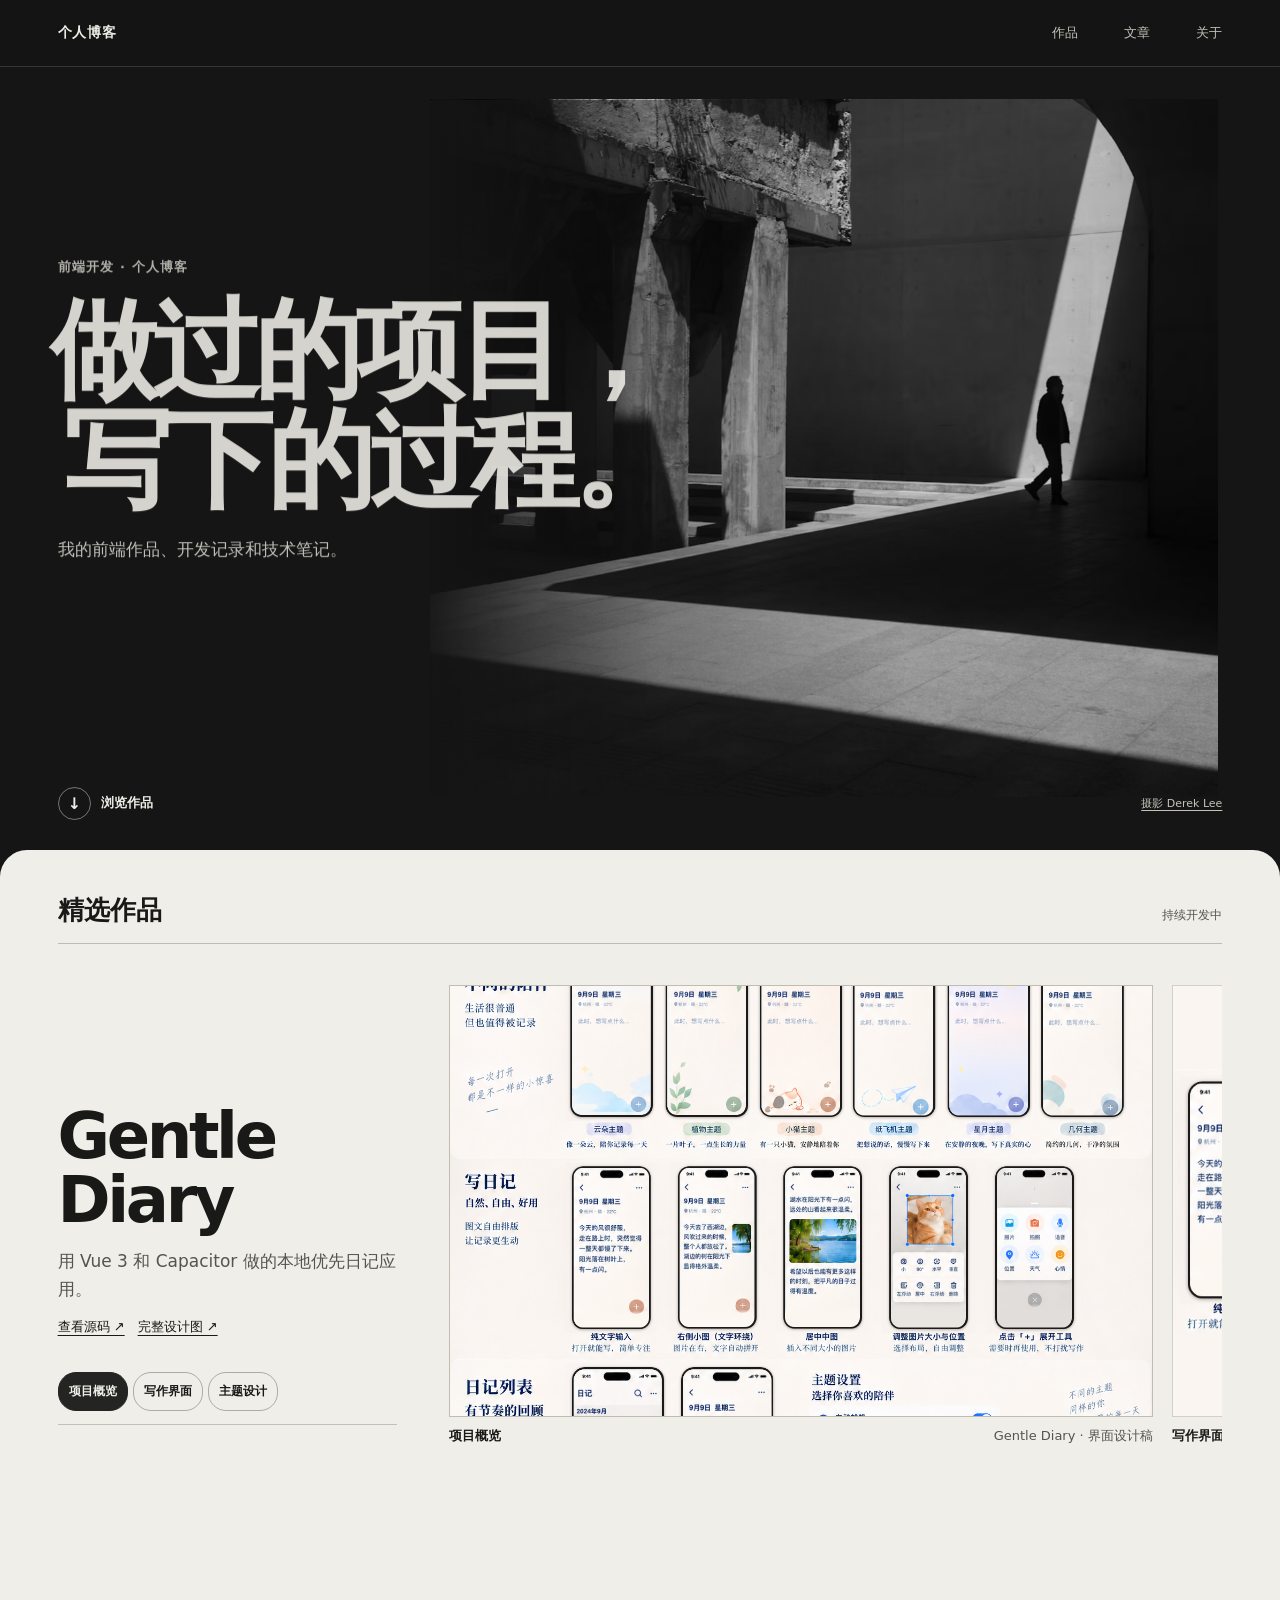
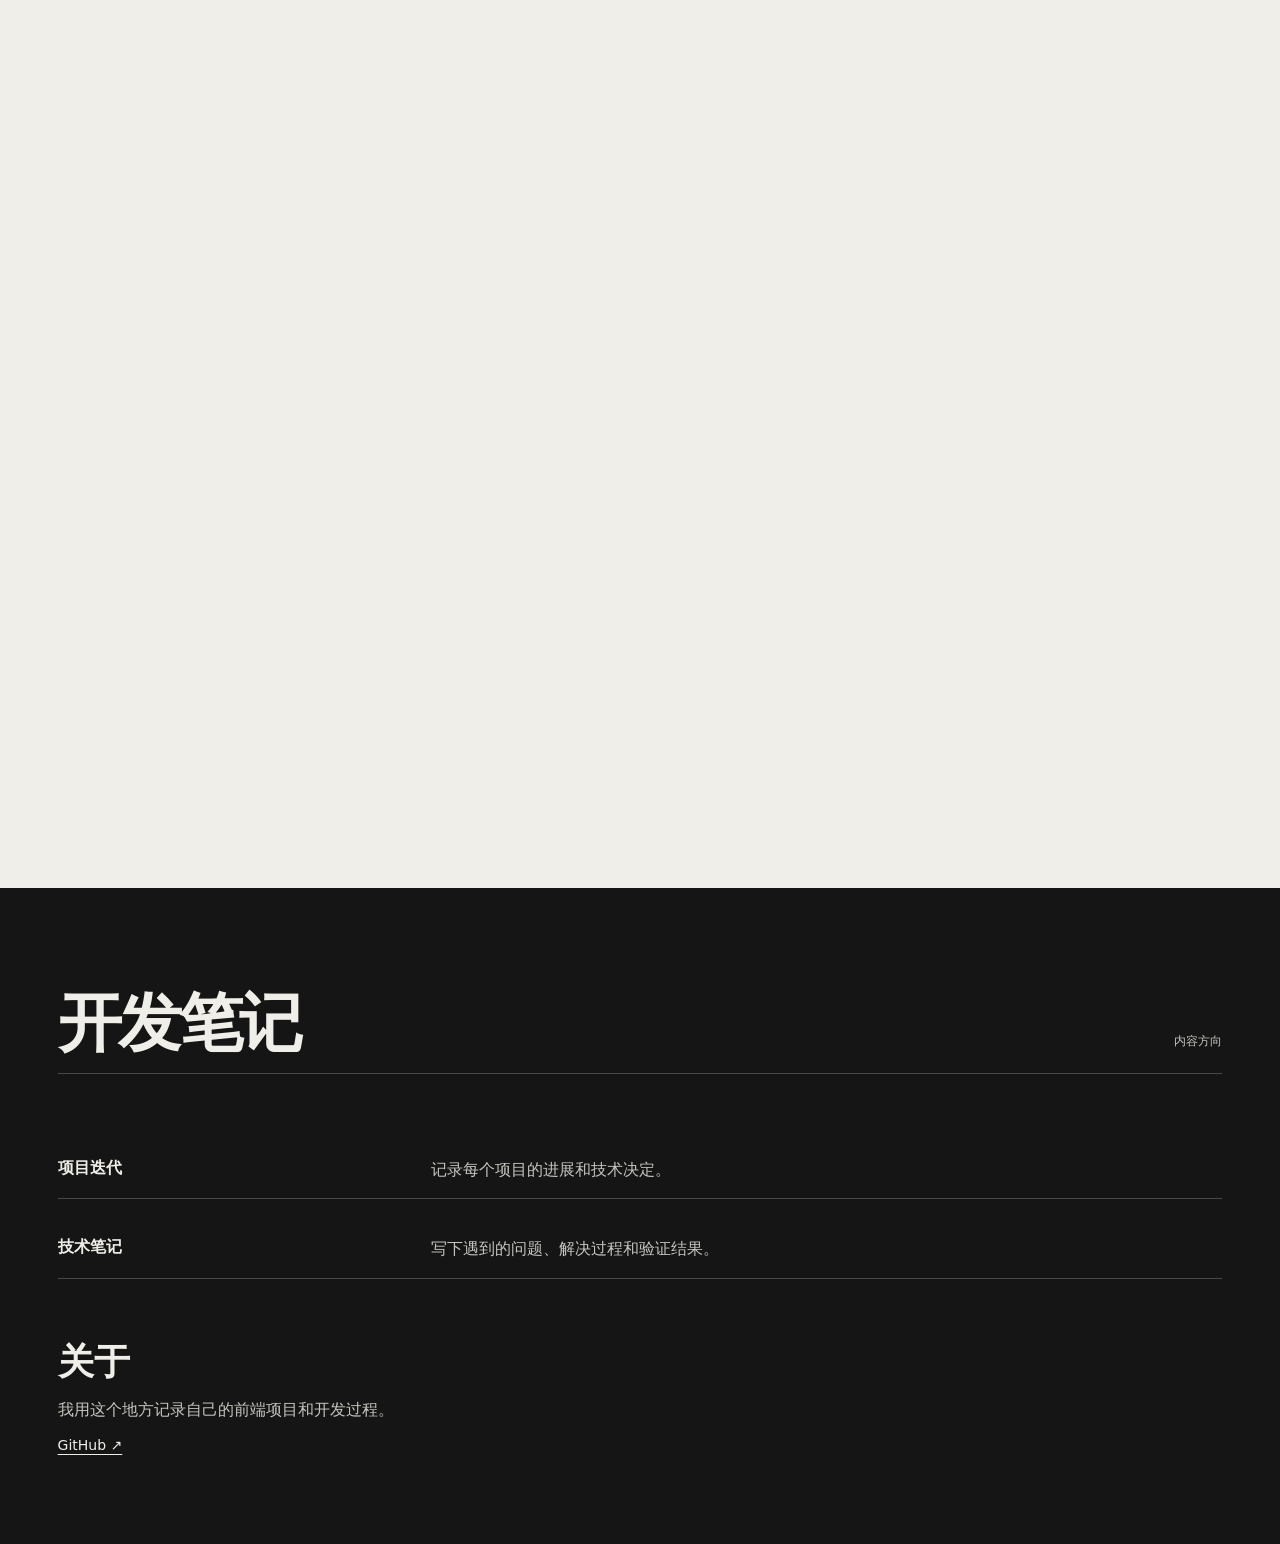
==== index.html @ 1dd52fd8 "fix: normalize Gentle Diary phone proportions" ====
<!DOCTYPE html>
<html lang="zh-CN">
<head>
  <meta charset="utf-8">
  <meta name="viewport" content="width=device-width, initial-scale=1">
  <title>个人博客 · 前端作品与开发笔记</title>
  <meta name="description" content="前端开发作品与技术笔记，精选项目 Gentle Diary。">
  <link rel="stylesheet" href="assets/site.css">
</head>
<body>
  <header class="top">
    <div class="top-row wrap">
      <a class="brand" href="#home">个人博客</a>
      <nav aria-label="主导航">
        <a href="#work">作品</a>
        <a href="#journal">文章</a>
        <a href="#about">关于</a>
      </nav>
    </div>
    <div class="progress" aria-hidden="true"></div>
  </header>

  <main>
    <section class="intro" id="home" aria-labelledby="home-title">
      <div class="intro-content wrap">
        <figure class="cover-photo">
          <img src="assets/gallery-cover.avif" alt="黑白摄影，一位行人穿过混凝土长廊的光影" fetchpriority="high">
        </figure>
        <div class="headline">
          <p class="kicker">前端开发 · 个人博客</p>
          <h1 id="home-title"><span>做过的项目，</span><span>写下的过程。</span></h1>
          <p>我的前端作品、开发记录和技术笔记。</p>
        </div>
        <div class="intro-actions">
          <a class="scroll-link" href="#work"><span aria-hidden="true">↓</span>浏览作品</a>
          <a class="credit" href="https://unsplash.com/photos/grayscale-photo-of-woman-walking-on-hallway-crLZQ0DF1_Y" target="_blank" rel="noopener">摄影 Derek Lee</a>
        </div>
      </div>
    </section>

    <section class="work" id="work" aria-labelledby="work-title">
      <div class="work-scene wrap">
        <div class="section-line"><h2 id="work-title">精选作品</h2><span>持续开发中</span></div>
        <article class="project">
          <div class="project-copy">
            <h3>Gentle<br> Diary</h3>
            <p>用 Vue 3 和 Capacitor 做的本地优先日记应用。</p>
            <div class="project-links">
              <a href="https://github.com/zengxhzz/gentle-diary" target="_blank" rel="noopener">查看源码 ↗</a>
              <a href="assets/gentle-diary-design.png" target="_blank" rel="noopener">完整设计图 ↗</a>
            </div>
            <div class="gallery-nav" role="group" aria-label="作品图集">
              <button type="button" data-plate="0" aria-controls="work-gallery" aria-pressed="true">项目概览</button>
              <button type="button" data-plate="1" aria-controls="work-gallery" aria-pressed="false">写作界面</button>
              <button type="button" data-plate="2" aria-controls="work-gallery" aria-pressed="false">主题设计</button>
            </div>
            <div class="gallery-progress" aria-hidden="true"><span></span></div>
          </div>
          <div class="gallery" id="work-gallery" role="region" aria-label="Gentle Diary 设计图集">
            <div class="gallery-track">
              <figure class="plate plate-overview">
                <div class="plate-image"><img src="assets/gentle-diary-design.png" alt="Gentle Diary 的编辑器、日历与主题设计总览" width="1312" height="1199" fetchpriority="low" decoding="async"></div>
                <figcaption><strong>项目概览</strong><span>Gentle Diary · 界面设计稿</span></figcaption>
              </figure>
              <figure class="plate plate-writing">
                <div class="plate-image"><div class="plate-detail"><img src="assets/gentle-diary-design.png" alt="Gentle Diary 设计稿中，带有图片和格式工具的五个写作界面" width="1312" height="1199" fetchpriority="low" decoding="async"></div></div>
                <figcaption><strong>写作界面</strong><span>草稿编辑、图片排版与工具入口</span></figcaption>
              </figure>
              <figure class="plate plate-themes">
                <div class="plate-image"><div class="plate-detail"><img src="assets/gentle-diary-design.png" alt="Gentle Diary 设计稿中的六个主题样式" width="1312" height="1199" fetchpriority="low" decoding="async"></div></div>
                <figcaption><strong>主题设计</strong><span>同一个写作界面的不同主题</span></figcaption>
              </figure>
            </div>
          </div>
        </article>
      </div>
    </section>

    <section class="journal wrap" id="journal" aria-labelledby="journal-title">
      <div class="section-line"><h2 id="journal-title">开发笔记</h2><span>内容方向</span></div>
      <dl>
        <div><dt>项目迭代</dt><dd>记录每个项目的进展和技术决定。</dd></div>
        <div><dt>技术笔记</dt><dd>写下遇到的问题、解决过程和验证结果。</dd></div>
      </dl>
    </section>
    <section class="about wrap" id="about" aria-labelledby="about-title">
      <h2 id="about-title">关于</h2>
      <p>我用这个地方记录自己的前端项目和开发过程。</p>
      <a href="https://github.com/zengxhzz" target="_blank" rel="noopener">GitHub ↗</a>
    </section>
  </main>

  <script src="assets/site.js" defer></script>
</body>
</html>
---- assets/site.css ----
* { box-sizing: border-box; }
:root { --black: #141514; --chalk: #f0eee8; --nav-height: 66px; }
html { scroll-behavior: smooth; scrollbar-width: none; }
html::-webkit-scrollbar { display: none; }
body {
  margin: 0; overflow-x: clip; background: var(--black); color: var(--chalk);
  font-family: "Segoe UI", "Microsoft YaHei UI", "PingFang SC", system-ui, sans-serif;
}
a { color: inherit; }
:focus-visible { outline: 2px solid currentColor; outline-offset: 5px; }
.wrap { width: min(1440px, calc(100% - clamp(38px, 9vw, 150px))); margin-inline: auto; }
.top {
  position: sticky; top: 0; z-index: 4; color: var(--chalk);
  background: #141514ee; backdrop-filter: blur(12px); border-bottom: 1px solid #ffffff24;
}
.top-row { min-height: var(--nav-height); display: flex; align-items: center; justify-content: space-between; gap: 14px; }
.brand { text-decoration: none; font-size: 14px; font-weight: 750; letter-spacing: .055em; white-space: nowrap; }
.top nav { display: flex; gap: clamp(14px, 3.6vw, 50px); }
.top nav a { display: inline-flex; align-items: center; min-height: 42px; padding-block: 3px; text-decoration: none; font-size: 13px; color: #c5c2ba; }
.top nav a[aria-current="location"], .top nav a:hover { color: #fff; text-decoration: underline; text-underline-offset: 5px; }
.progress { position: absolute; inset: auto 0 -1px; height: 2px; background: #f0eee8; transform: scaleX(var(--progress, 0)); transform-origin: 0; }
main section[id] { scroll-margin-top: var(--nav-height); }

.intro { position: relative; isolation: isolate; }
.intro-content { position: relative; display: flex; flex-direction: column; justify-content: center; min-height: min(790px, 87svh); padding: 62px 0 116px; }
.cover-photo {
  position: absolute; z-index: -1; overflow: hidden; inset: 24px 0 62px 32%;
  margin: 0; background: #383937;
  transform: translate3d(0, var(--cover-y, 0px), 0);
  clip-path: inset(0 var(--cover-clip, 0%) 0 0);
}
.cover-photo img {
  width: 100%; height: 100%; display: block; object-fit: cover; object-position: 61% 50%;
  transform: translate3d(0, var(--cover-img-y, 0px), 0) scale(var(--cover-scale, 1.04));
}
.cover-photo::after {
  content: ""; position: absolute; inset: 0;
  background: linear-gradient(90deg, #141514f6 0%, #14151457 29%, transparent 60%), linear-gradient(0deg, #14151455, transparent 42%);
}
.headline { transform: translate3d(var(--headline-x,0px), var(--headline-y,0px), 0); opacity: var(--headline-opacity,1); }
.kicker { margin: 0 0 19px; color: #c7c5bf; font-size: 13px; font-weight: 650; letter-spacing: .09em; }
.headline h1 { margin: 0; font-size: clamp(44px, 8.4vw, 128px); font-weight: 750; line-height: 1.02; letter-spacing: -.055em; }
.headline h1 span { display: block; }
.headline p:last-child { margin: 21px 0 0; color: #dad8d1; font-size: clamp(14px, 1.4vw, 17px); line-height: 1.6; }
.intro-actions { position: absolute; inset: auto 0 27px; display: flex; justify-content: space-between; align-items: center; gap: 10px 16px; }
.scroll-link { display: inline-flex; align-items: center; gap: 10px; min-height: 40px; text-decoration: none; font-weight: 650; font-size: 13px; }
.scroll-link:hover { text-decoration: underline; text-underline-offset: 5px; }
.scroll-link span { display: grid; place-items: center; width: 33px; height: 33px; border-radius: 50%; border: 1px solid #ffffff69; font-size: 16px; }
.credit { color: #c5c2ba; font-size: 11px; text-underline-offset: 3px; }

.work {
  min-height: max(1100px, 182svh); background: var(--chalk); color: #191a18;
  border-radius: 27px 27px 0 0;
}
.work-scene { position: sticky; top: var(--nav-height); padding-block: clamp(25px, 4.8vh, 60px); }
.section-line { display: flex; justify-content: space-between; gap: 14px; align-items: baseline; border-bottom: 1px solid #26292440; padding-bottom: 15px; }
.section-line h2 { margin: 0; font-size: clamp(20px, 2vw, 29px); }
.section-line span { color: #53554f; font-size: 12px; }
.project { display: grid; grid-template-columns: minmax(0, .61fr) minmax(0, 1.39fr); gap: clamp(19px, 4.1vw, 67px); align-items: center; padding-top: clamp(22px, 3.2vw, 49px); }
.project-copy { min-width: 0; transform: translate3d(0, var(--project-copy-y, 0px), 0); }
.project-copy h3 { margin: 0; font-size: clamp(35px, 5vw, 78px); line-height: .99; letter-spacing: -.053em; overflow-wrap: anywhere; }
.project-copy > p { margin: 15px 0 15px; font-size: clamp(14px, 1.4vw, 17px); line-height: 1.65; color: #535650; }
.project-links { display: flex; flex-wrap: wrap; gap: 13px; font-size: 13px; }
.project-links a { text-underline-offset: 4px; }
.gallery-nav { display: flex; flex-wrap: wrap; gap: 5px; margin-top: clamp(19px, 4vh, 42px); }
.gallery-nav button {
  display: inline-flex; align-items: center; min-height: 39px; padding: 6px 10px;
  font: inherit; font-size: 12px; font-weight: 650; color: inherit; cursor: pointer;
  border: 1px solid #26292455; border-radius: 18px; background: transparent;
}
.gallery-nav button[aria-pressed="true"], .gallery-nav button:hover { background: #242522; border-color: #242522; color: var(--chalk); }
.gallery-progress { height: 1px; margin-top: 13px; background: #25272338; }
.gallery-progress span { display: block; height: 1px; background: #191a18; transform: scaleX(var(--gallery-progress, 0)); transform-origin: left; }
.gallery { min-width: 0; overflow: hidden; }
.gallery-track {
  position: relative; display: grid; grid-auto-flow: column; grid-auto-columns: 91%; gap: clamp(11px, 1.5vw, 21px);
  transform: translate3d(var(--gallery-x, 0px), 0, 0);
}
.plate { min-width: 0; margin: 0; }
.plate-image { position: relative; overflow: hidden; height: min(48svh, 540px); border: 1px solid #26292430; background: #e4dfd3; }
.plate-image img { display: block; width: 100%; height: 100%; object-fit: cover; }
.plate-overview img { object-position: center 24%; }
.plate-writing .plate-image, .plate-themes .plate-image { display: grid; align-items: center; background: #faf5f0; }
.plate-detail { position: relative; width: 100%; aspect-ratio: var(--detail-ratio); overflow: hidden; }
.plate-detail img { position: absolute; left: var(--detail-left); top: var(--detail-top); width: var(--detail-width); height: auto; }
.plate-writing { --detail-ratio: 982 / 369; --detail-left: -21.08%; --detail-top: -112.47%; --detail-width: 133.60%; }
.plate-themes { --detail-ratio: 1086 / 393; --detail-left: -19.52%; --detail-top: -3.05%; --detail-width: 120.81%; }
.plate figcaption { display: flex; justify-content: space-between; align-items: baseline; gap: 7px 14px; padding-top: 10px; font-size: 13px; }
.plate figcaption span { color: #535650; }
.headline h1 span { transform: translate3d(var(--line-x, 0px),0,0); }
.headline h1 span:first-child { --line-x: var(--headline-first,0px); }
.headline h1 span:last-child { --line-x: var(--headline-second,0px); }
.journal dl div { transform: translate3d(0, var(--journal-y, 0px), 0); }
.journal dl div:last-child { transform: translate3d(0, var(--journal-second-y, 0px), 0); }
@media (max-width: 720px), (prefers-reduced-motion: reduce) {
  .work { min-height: 0; }
  .work-scene { position: static; }
  .gallery { overflow-x: auto; scroll-snap-type: x mandatory; scrollbar-color: #77776a #d8d5ca; }
  .gallery-track { transform: none; grid-auto-columns: 89%; }
  .plate { scroll-snap-align: start; }
  .gallery-nav button { min-height: 44px; }
  .headline h1 span, .journal dl div, .journal dl div:last-child { transform: none; }
}
@media (max-width: 720px) {
  .plate-image { height: clamp(190px, 50vw, 420px); }
  .plate figcaption { display: block; }
  .plate figcaption span { display: block; margin-top: 4px; }
}

.journal { padding-block: clamp(42px, 8vw, 116px); }
.journal .section-line { border-color: #ffffff38; }
.journal .section-line span { color: #c7c5bf; }
.journal h2 { font-size: clamp(30px, 5vw, 68px); line-height: 1.05; letter-spacing: -.055em; }
.journal dl { margin: clamp(18px, 4vw, 46px) 0 0; }
.journal dl div { display: grid; grid-template-columns: minmax(90px,.45fr) minmax(0,1fr); gap: 10px 18px; border-bottom: 1px solid #ffffff38; padding: 16px 0; }
.journal dt { font-weight: 700; }
.journal dd { margin: 0; line-height: 1.55; color: #c7c5bf; }
.about { padding-bottom: clamp(46px, 7vw, 101px); }
.about h2 { margin: 0 0 10px; font-size: clamp(22px, 3vw, 36px); }
.about p { max-width: 32em; margin: 0 0 12px; color: #c7c5bf; line-height: 1.65; }
.about a { text-underline-offset: 4px; font-size: 14px; }

@media (max-width: 720px) {
  :root { --nav-height: 58px; }
  .intro-content { min-height: 0; padding: 0 0 60px; }
  .cover-photo { position: relative; inset: auto; z-index: auto; margin-top: 20px; height: clamp(240px, 63vw, 400px); order: 1; }
  .cover-photo::after { background: linear-gradient(0deg, #14151439, transparent 65%); }
  .headline { margin: 30px 0 12px; transform: none; opacity: 1; }
  .headline h1 { font-size: clamp(42px, 10vw, 70px); }
  .headline .kicker { margin-bottom: 11px; }
  .headline p:last-child { margin-top: 13px; }
  .intro-actions { bottom: 8px; }
  .work { min-height: 0; border-radius: 16px 16px 0 0; }
  .work-scene { position: static; }
  .project { grid-template-columns: 1fr; gap: 22px; }
  .project-copy { transform: none; }
  .project-copy h3 br { display: none; }
  .project-copy p { margin: 11px 0 13px; }
}
@media (prefers-reduced-motion: reduce) {
  html { scroll-behavior: auto; }
  .cover-photo, .cover-photo img, .headline, .project-copy { transform: none; clip-path: none; opacity: 1; }
}
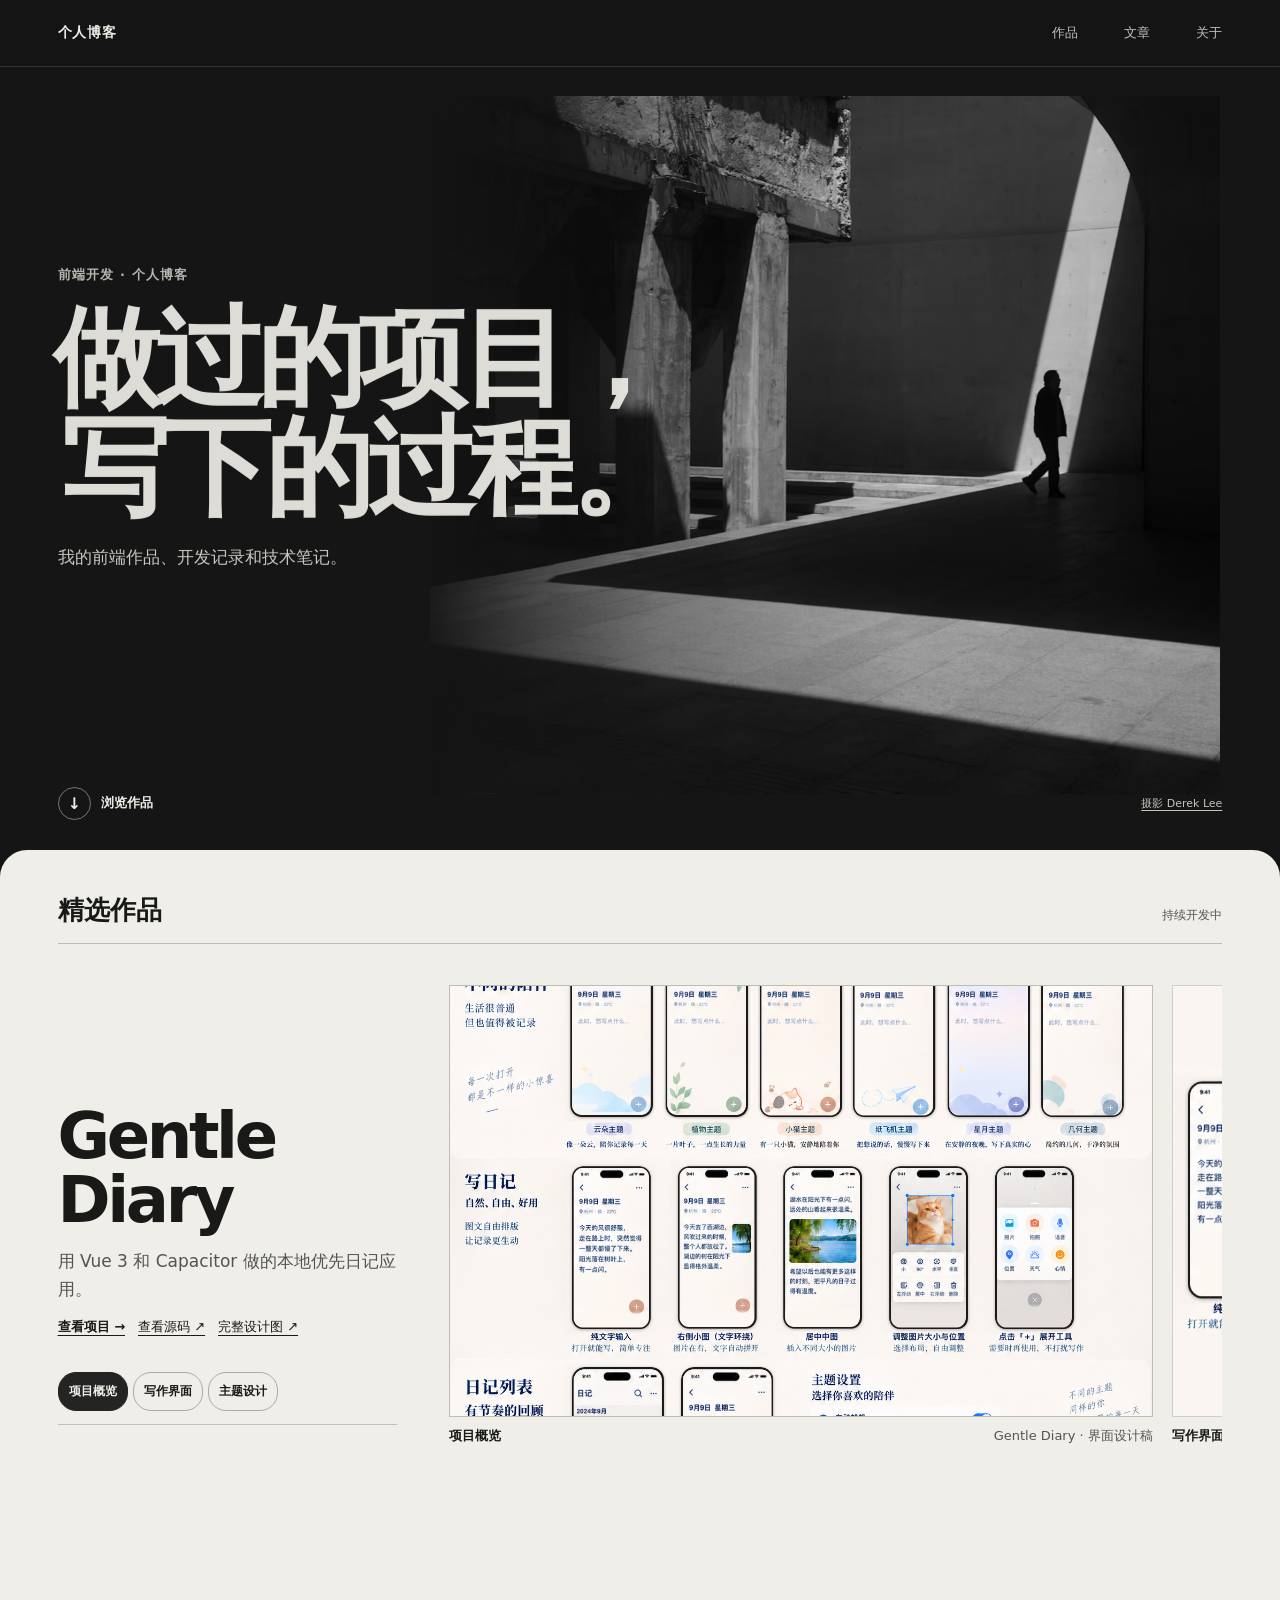
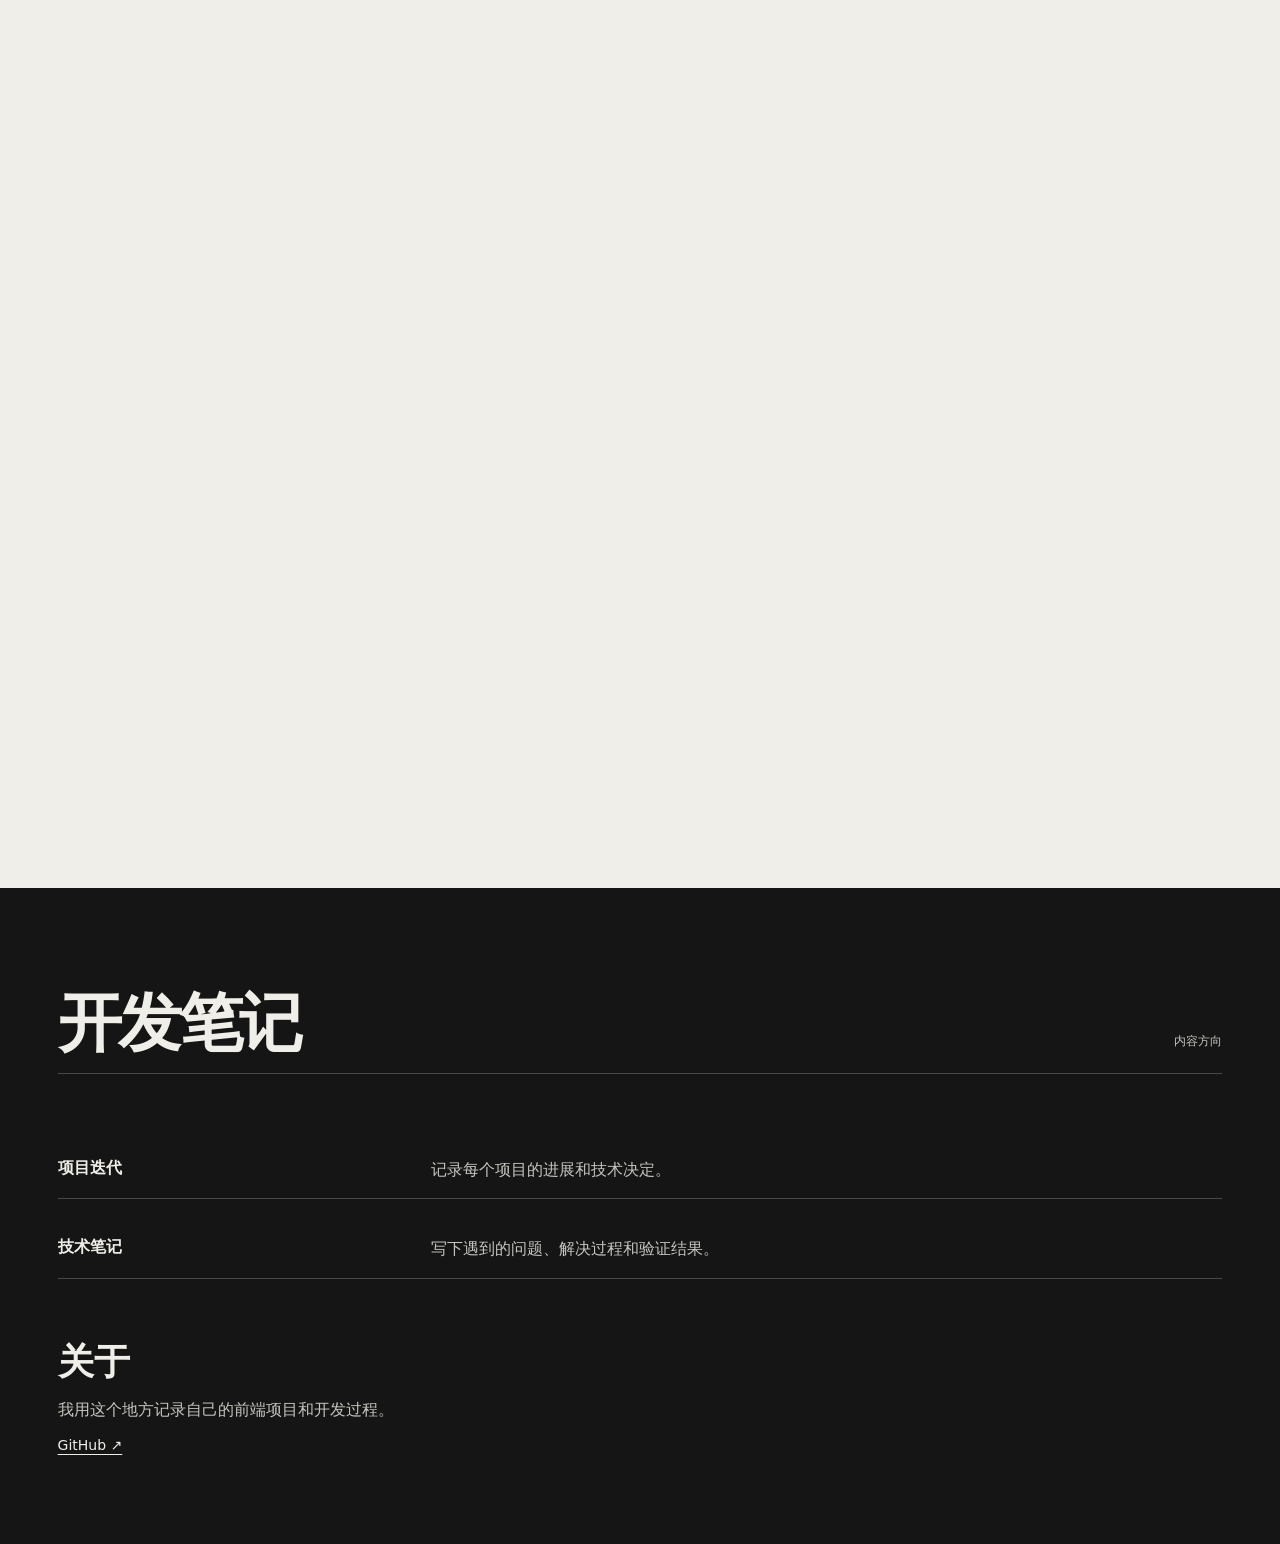
==== commit a300fc03: "feat: add Gentle Diary project page" ====
--- a/index.html
+++ b/index.html
@@ -46,6 +46,7 @@
             <h3>Gentle<br> Diary</h3>
             <p>用 Vue 3 和 Capacitor 做的本地优先日记应用。</p>
             <div class="project-links">
+              <a class="project-details-link" href="projects/gentle-diary.html">查看项目 <span aria-hidden="true">→</span></a>
               <a href="https://github.com/zengxhzz/gentle-diary" target="_blank" rel="noopener">查看源码 ↗</a>
               <a href="assets/gentle-diary-design.png" target="_blank" rel="noopener">完整设计图 ↗</a>
             </div>
--- a/assets/site.css
+++ b/assets/site.css
@@ -62,6 +62,7 @@
 .project-copy > p { margin: 15px 0 15px; font-size: clamp(14px, 1.4vw, 17px); line-height: 1.65; color: #535650; }
 .project-links { display: flex; flex-wrap: wrap; gap: 13px; font-size: 13px; }
 .project-links a { text-underline-offset: 4px; }
+.project-details-link { font-weight: 700; }
 .gallery-nav { display: flex; flex-wrap: wrap; gap: 5px; margin-top: clamp(19px, 4vh, 42px); }
 .gallery-nav button {
   display: inline-flex; align-items: center; min-height: 39px; padding: 6px 10px;
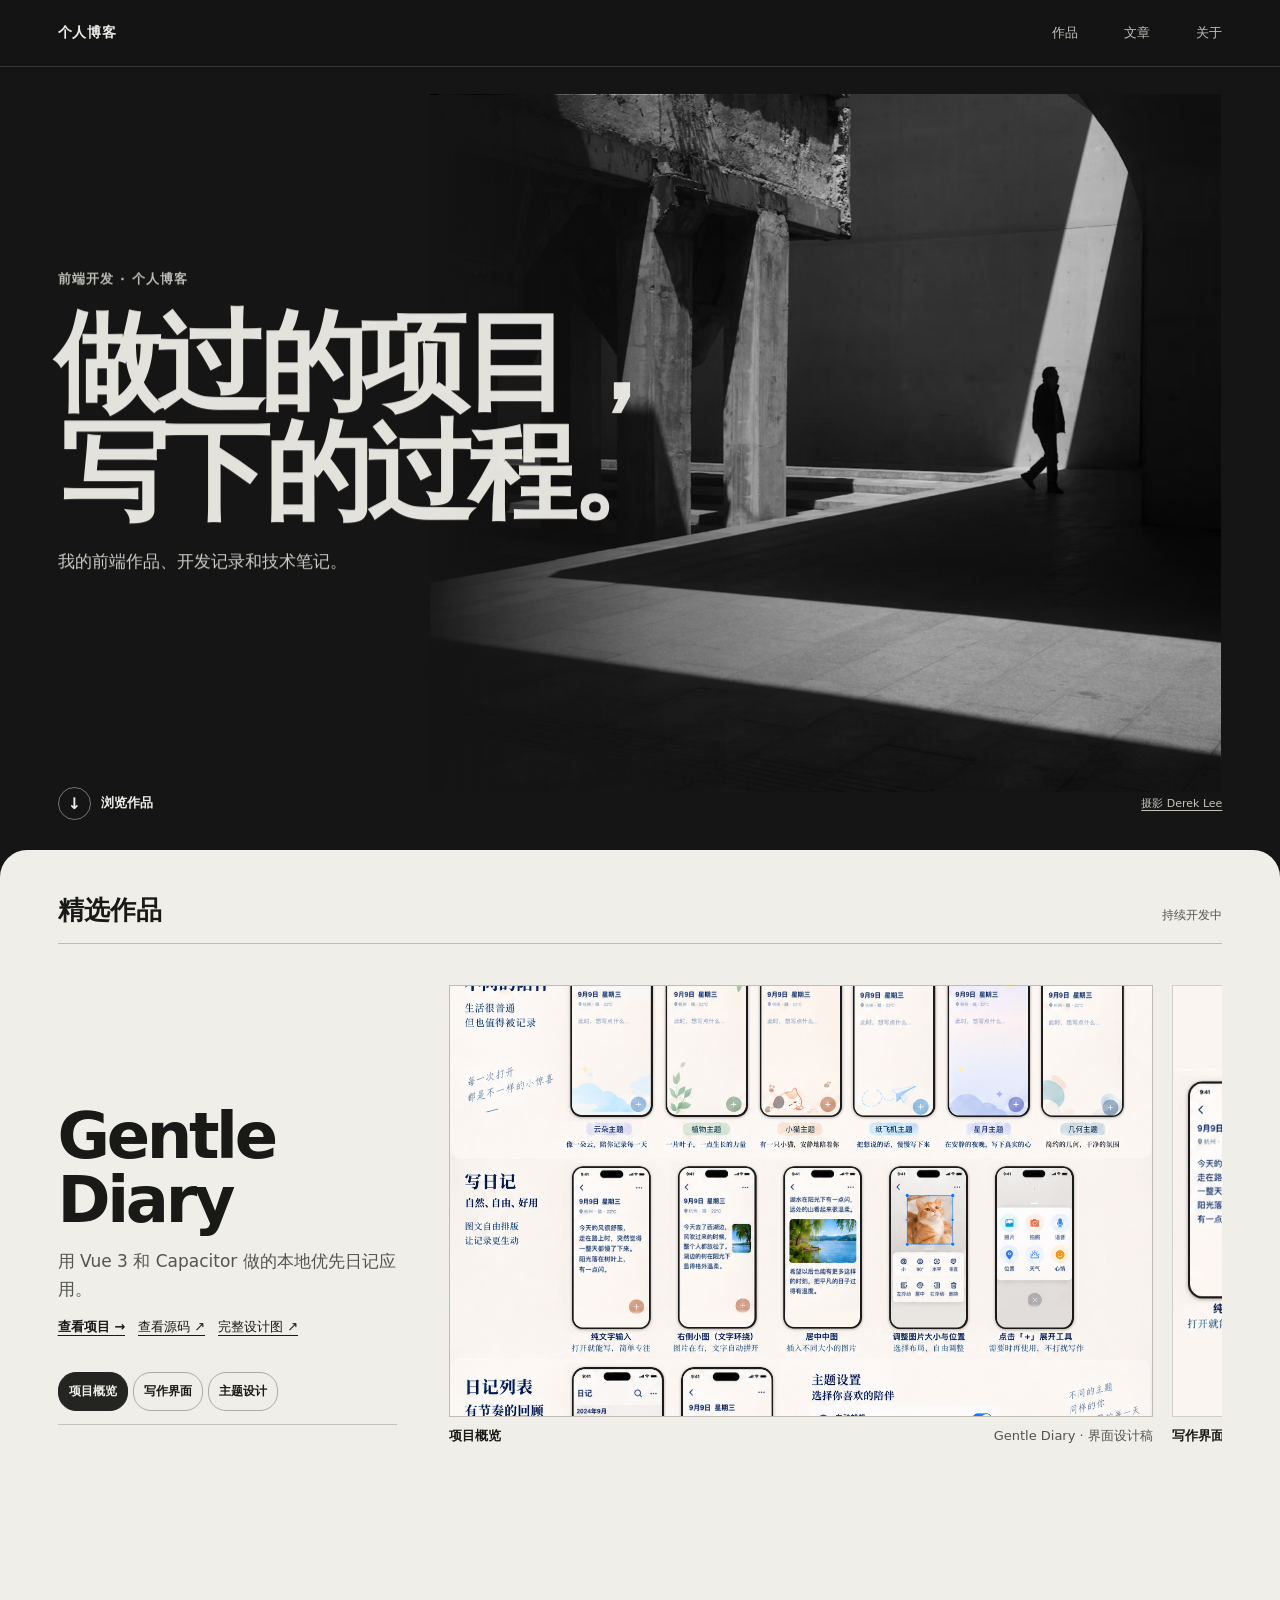
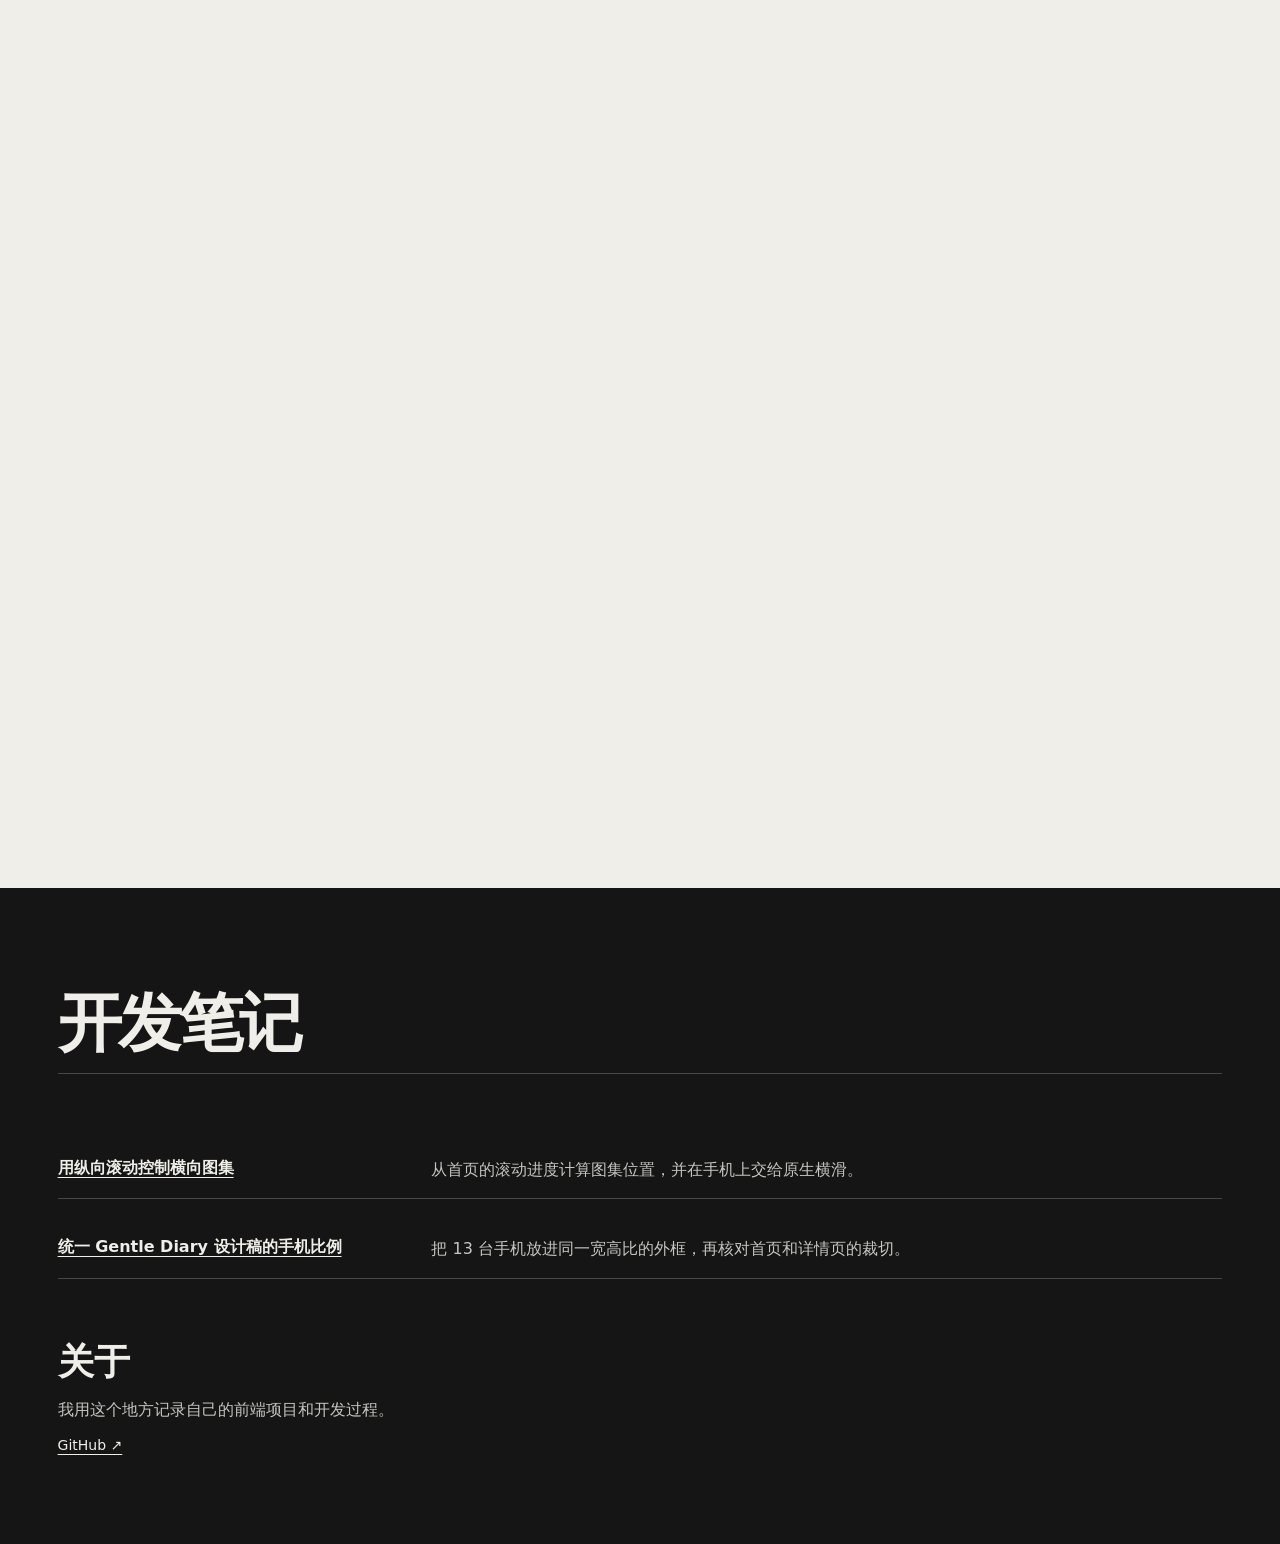
==== commit 3b33a767: "feat: publish frontend development notes" ====
--- a/index.html
+++ b/index.html
@@ -78,10 +78,16 @@
     </section>
 
     <section class="journal wrap" id="journal" aria-labelledby="journal-title">
-      <div class="section-line"><h2 id="journal-title">开发笔记</h2><span>内容方向</span></div>
+      <div class="section-line"><h2 id="journal-title">开发笔记</h2></div>
       <dl>
-        <div><dt>项目迭代</dt><dd>记录每个项目的进展和技术决定。</dd></div>
-        <div><dt>技术笔记</dt><dd>写下遇到的问题、解决过程和验证结果。</dd></div>
+        <div>
+          <dt><a href="articles/scroll-gallery.html">用纵向滚动控制横向图集</a></dt>
+          <dd>从首页的滚动进度计算图集位置，并在手机上交给原生横滑。</dd>
+        </div>
+        <div>
+          <dt><a href="articles/diary-design.html">统一 Gentle Diary 设计稿的手机比例</a></dt>
+          <dd>把 13 台手机放进同一宽高比的外框，再核对首页和详情页的裁切。</dd>
+        </div>
       </dl>
     </section>
     <section class="about wrap" id="about" aria-labelledby="about-title">
--- a/assets/site.css
+++ b/assets/site.css
@@ -115,7 +115,11 @@
 .journal dl { margin: clamp(18px, 4vw, 46px) 0 0; }
 .journal dl div { display: grid; grid-template-columns: minmax(90px,.45fr) minmax(0,1fr); gap: 10px 18px; border-bottom: 1px solid #ffffff38; padding: 16px 0; }
 .journal dt { font-weight: 700; }
+.journal dt a { text-underline-offset: 4px; }
 .journal dd { margin: 0; line-height: 1.55; color: #c7c5bf; }
+@media (max-width: 480px) {
+  .journal dl div { grid-template-columns: 1fr; gap: 6px; }
+}
 .about { padding-bottom: clamp(46px, 7vw, 101px); }
 .about h2 { margin: 0 0 10px; font-size: clamp(22px, 3vw, 36px); }
 .about p { max-width: 32em; margin: 0 0 12px; color: #c7c5bf; line-height: 1.65; }
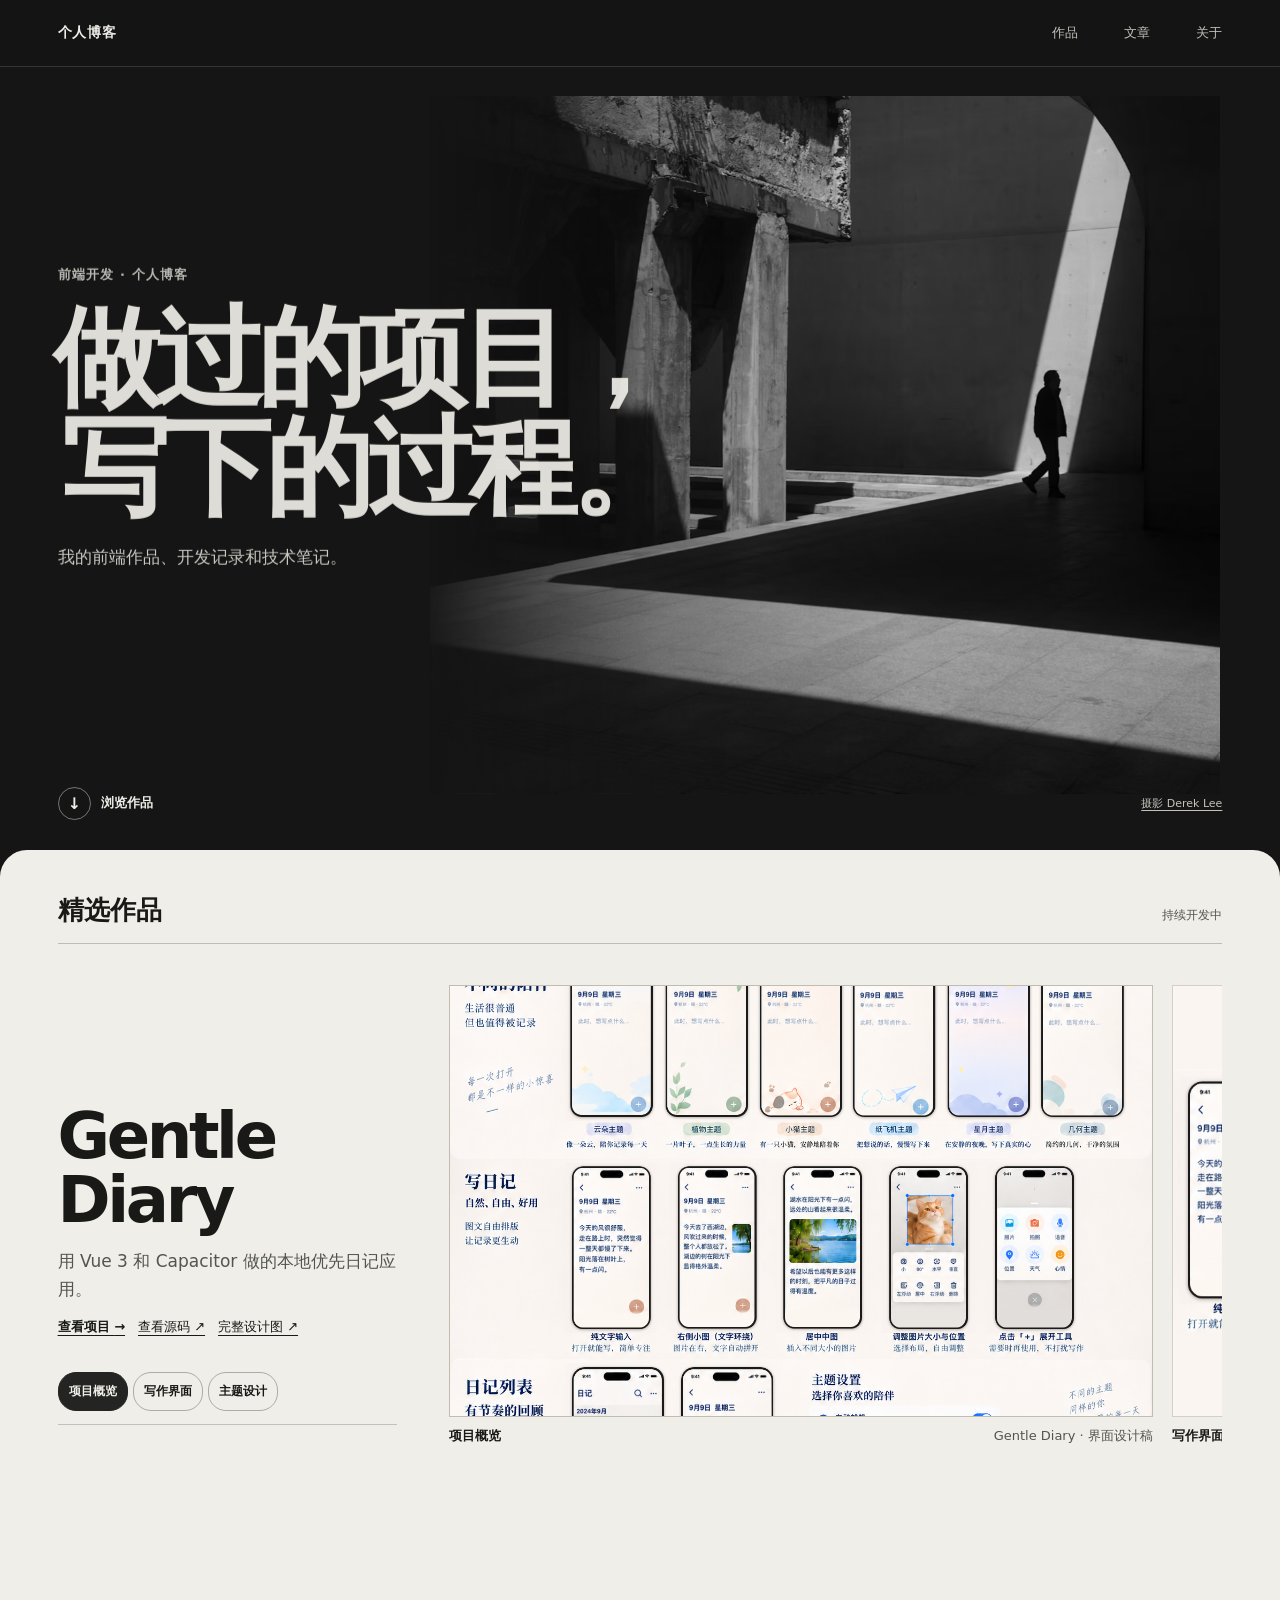
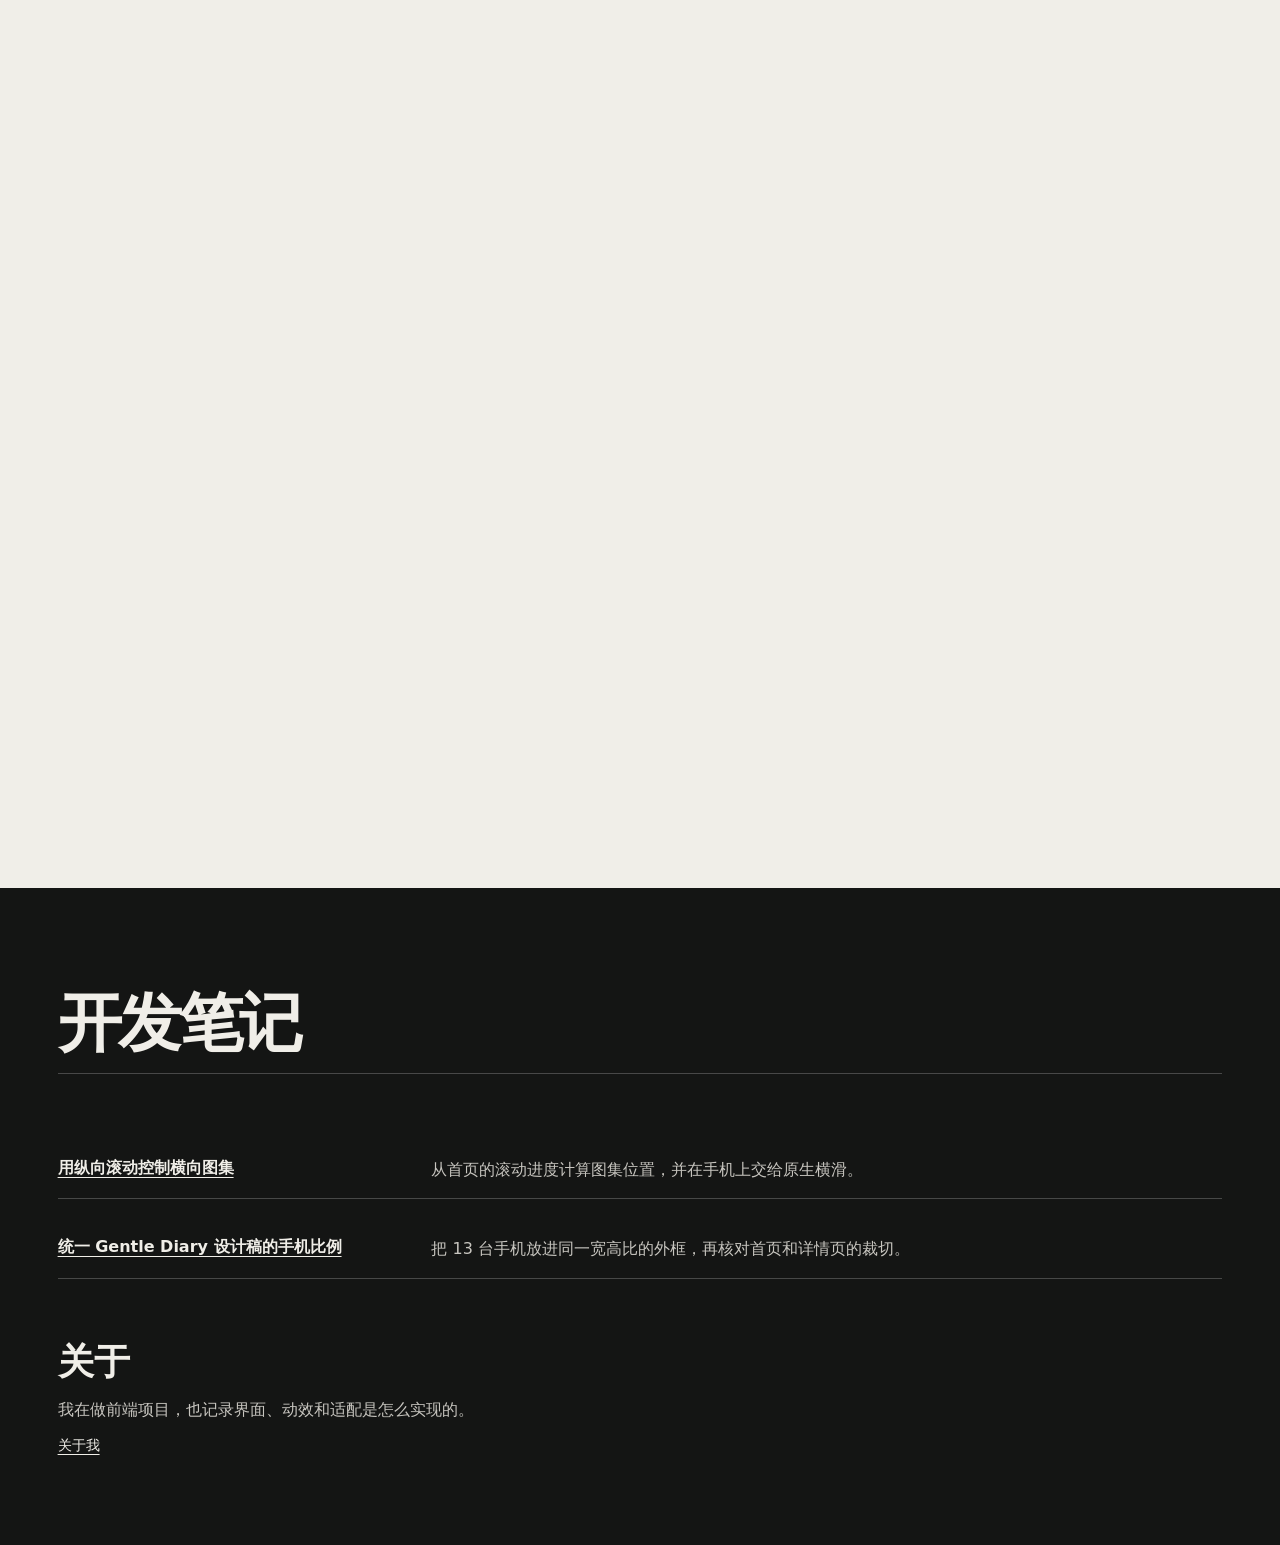
==== commit 71e6466e: "feat: complete portfolio profile and keyboard navigation" ====
--- a/index.html
+++ b/index.html
@@ -8,19 +8,20 @@
   <link rel="stylesheet" href="assets/site.css">
 </head>
 <body>
+  <a class="skip-link" href="#main-content">跳到正文</a>
   <header class="top">
     <div class="top-row wrap">
       <a class="brand" href="#home">个人博客</a>
       <nav aria-label="主导航">
         <a href="#work">作品</a>
         <a href="#journal">文章</a>
-        <a href="#about">关于</a>
+        <a href="about.html">关于</a>
       </nav>
     </div>
     <div class="progress" aria-hidden="true"></div>
   </header>
 
-  <main>
+  <main id="main-content" tabindex="-1">
     <section class="intro" id="home" aria-labelledby="home-title">
       <div class="intro-content wrap">
         <figure class="cover-photo">
@@ -92,8 +93,8 @@
     </section>
     <section class="about wrap" id="about" aria-labelledby="about-title">
       <h2 id="about-title">关于</h2>
-      <p>我用这个地方记录自己的前端项目和开发过程。</p>
-      <a href="https://github.com/zengxhzz" target="_blank" rel="noopener">GitHub ↗</a>
+      <p>我在做前端项目，也记录界面、动效和适配是怎么实现的。</p>
+      <a href="about.html">关于我</a>
     </section>
   </main>
 
--- a/assets/site.css
+++ b/assets/site.css
@@ -8,6 +8,17 @@
 }
 a { color: inherit; }
 :focus-visible { outline: 2px solid currentColor; outline-offset: 5px; }
+.skip-link {
+  position: fixed;
+  inset: 12px auto auto 12px;
+  z-index: 6;
+  transform: translateY(calc(-100% - 16px));
+  padding: 8px 14px;
+  background: var(--chalk);
+  color: var(--black);
+}
+.skip-link:focus { transform: none; }
+#main-content { scroll-margin-top: var(--nav-height); }
 .wrap { width: min(1440px, calc(100% - clamp(38px, 9vw, 150px))); margin-inline: auto; }
 .top {
   position: sticky; top: 0; z-index: 4; color: var(--chalk);
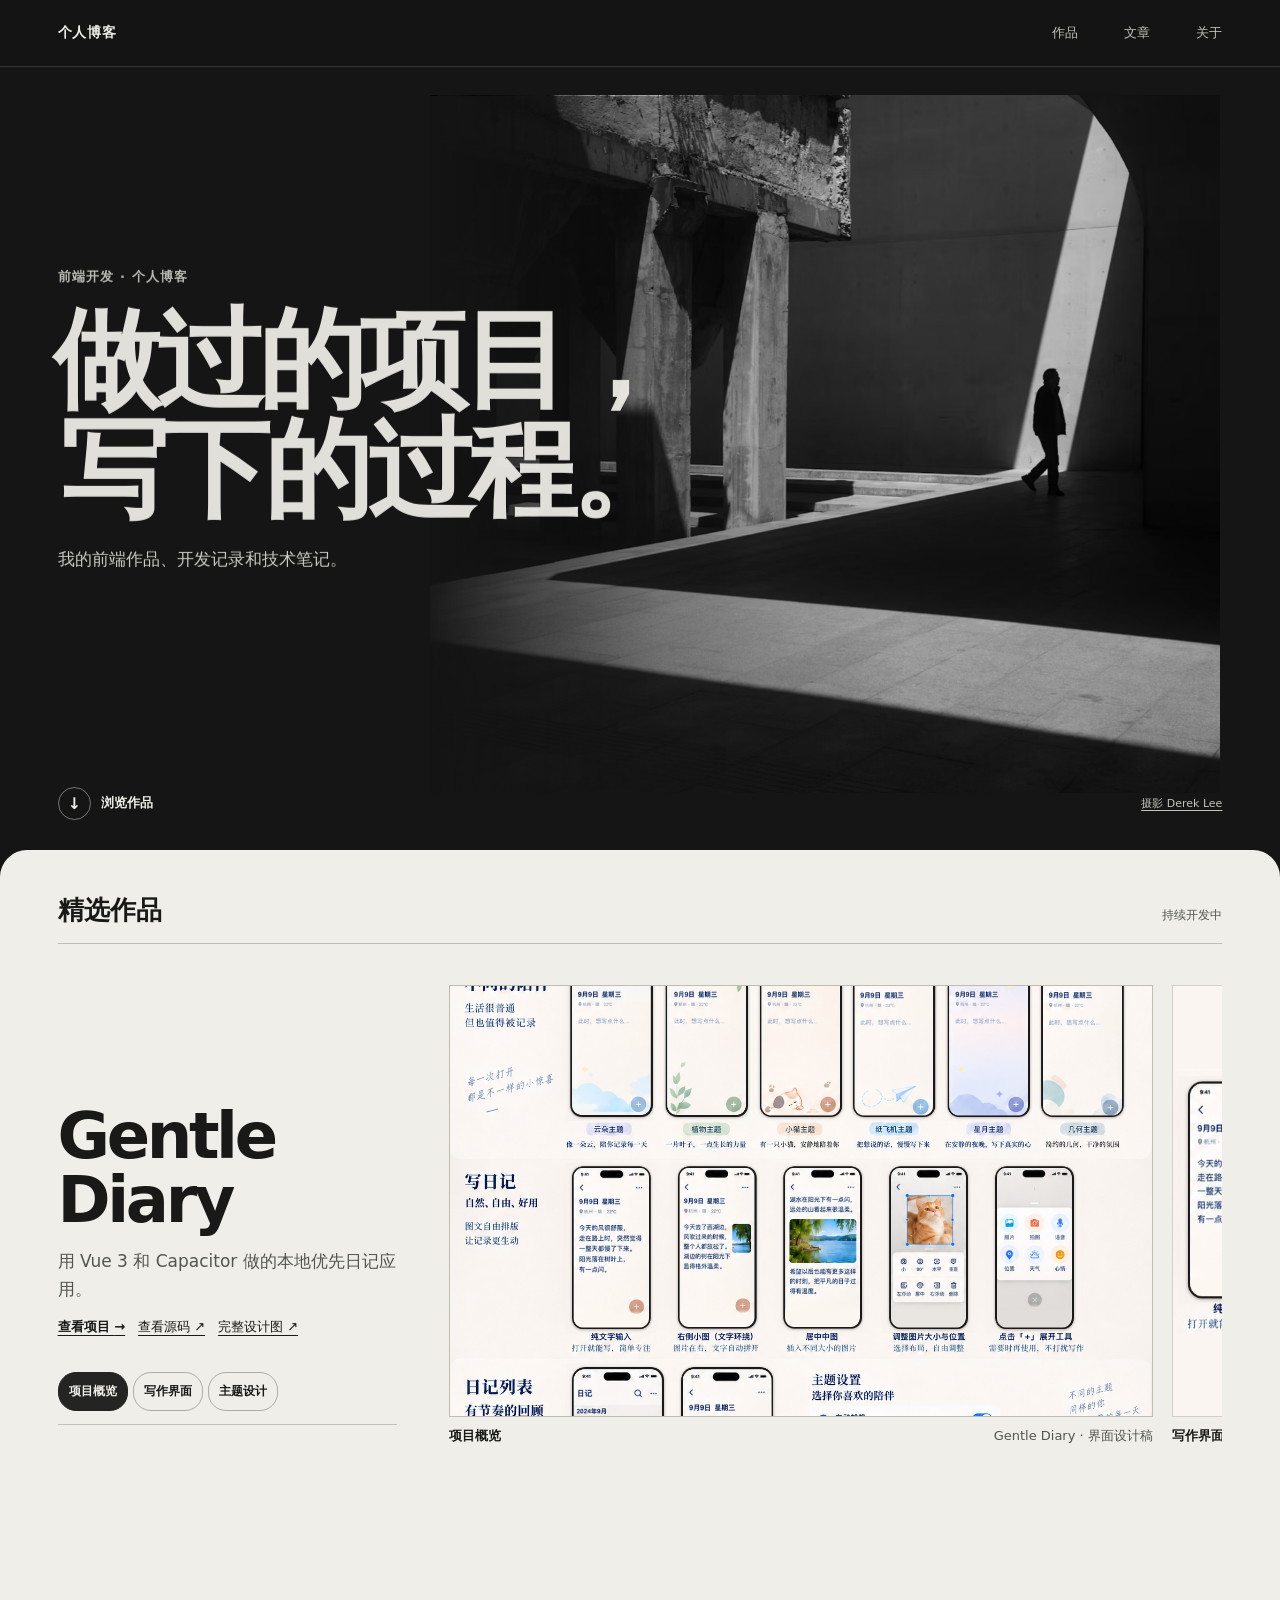
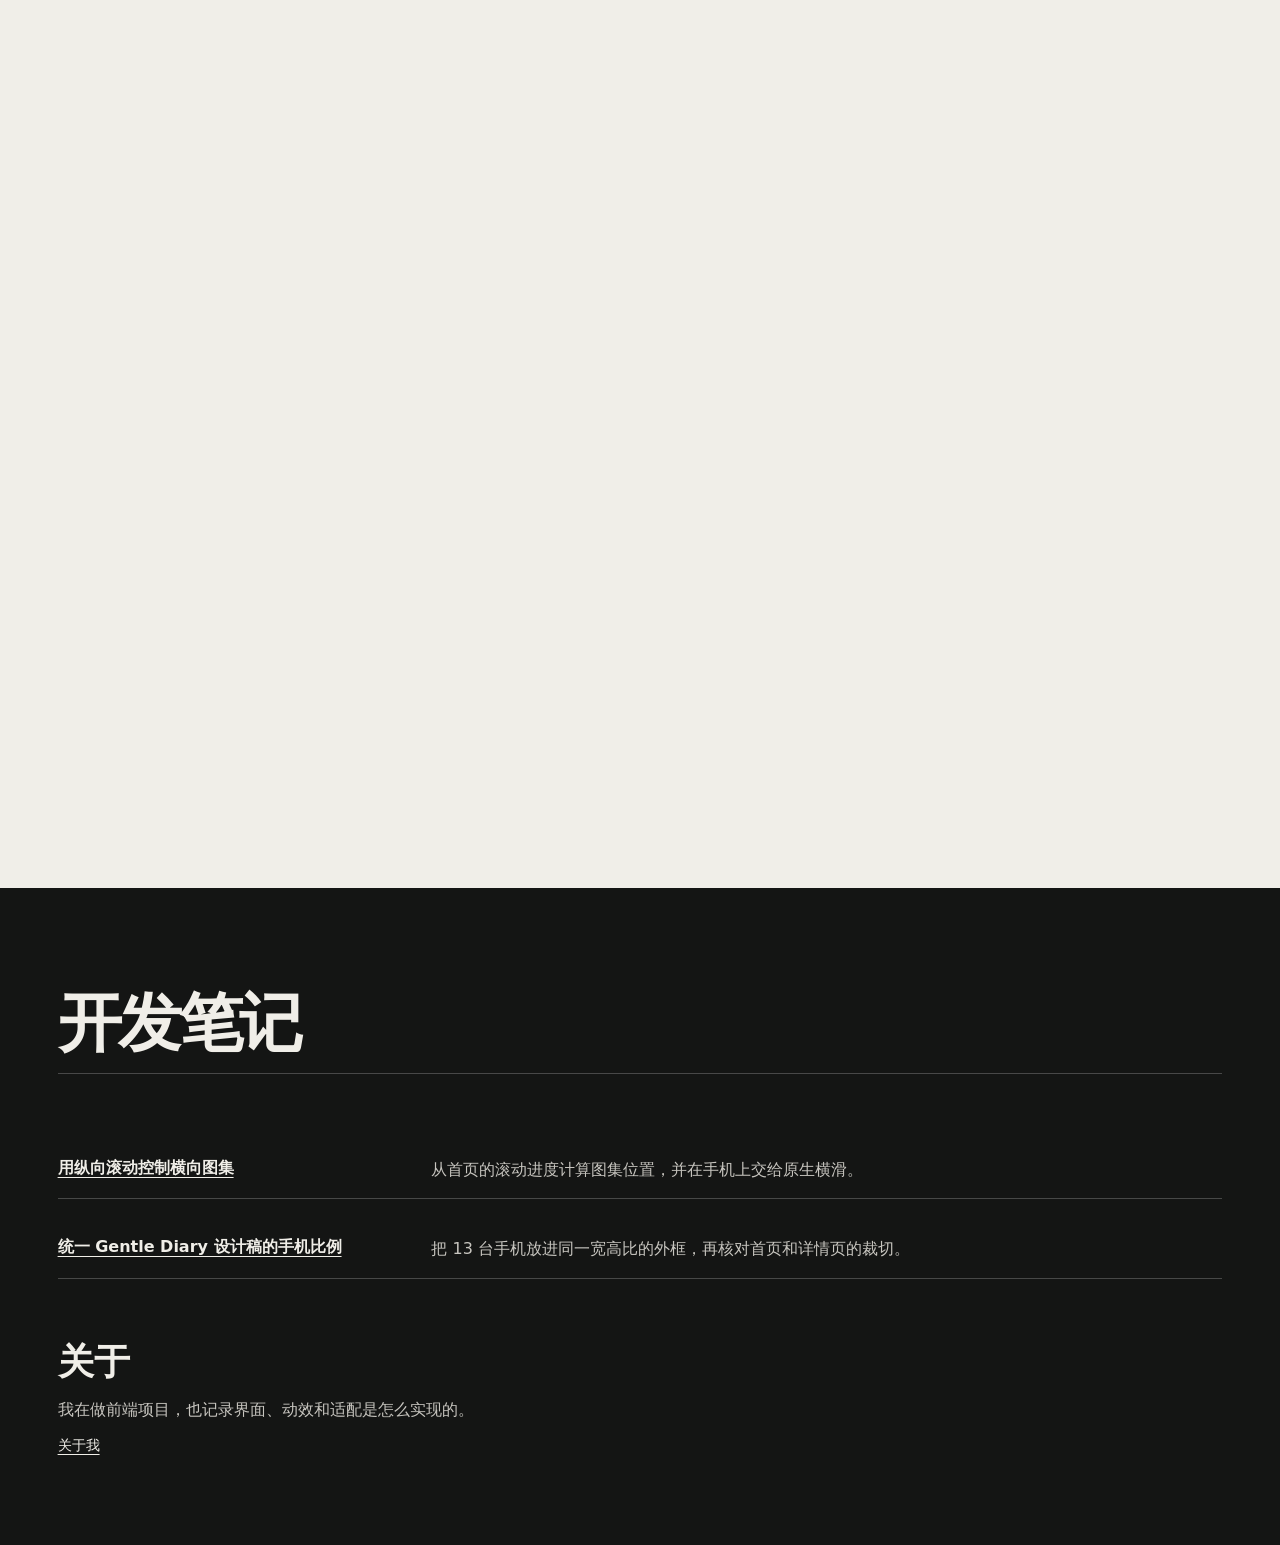
==== commit b92acebb: "chore: prepare GitHub Pages release" ====
--- a/index.html
+++ b/index.html
@@ -5,6 +5,11 @@
   <meta name="viewport" content="width=device-width, initial-scale=1">
   <title>个人博客 · 前端作品与开发笔记</title>
   <meta name="description" content="前端开发作品与技术笔记，精选项目 Gentle Diary。">
+  <link rel="canonical" href="https://zengxhzz.github.io/personal-blog/">
+  <meta property="og:type" content="website">
+  <meta property="og:title" content="个人博客 · 前端作品与开发笔记">
+  <meta property="og:description" content="前端开发作品与技术笔记，精选项目 Gentle Diary。">
+  <meta property="og:url" content="https://zengxhzz.github.io/personal-blog/">
   <link rel="stylesheet" href="assets/site.css">
 </head>
 <body>
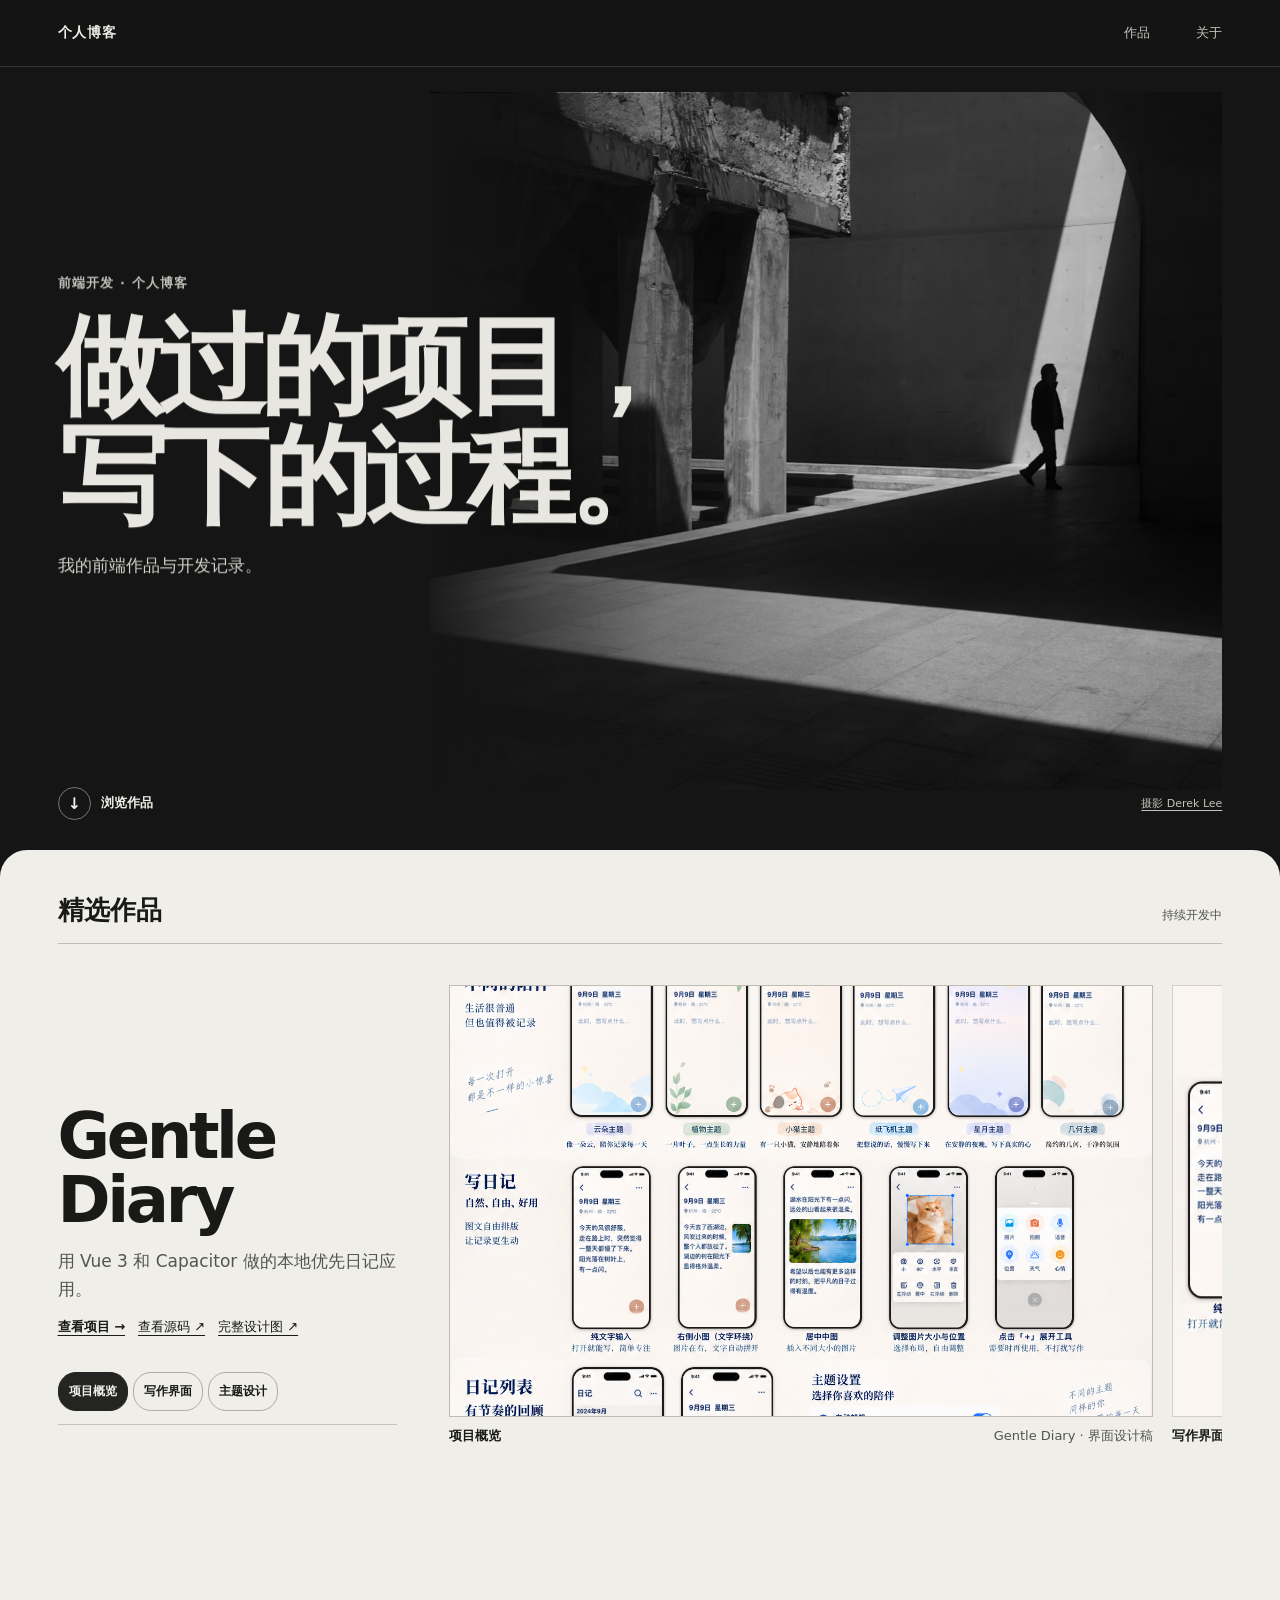
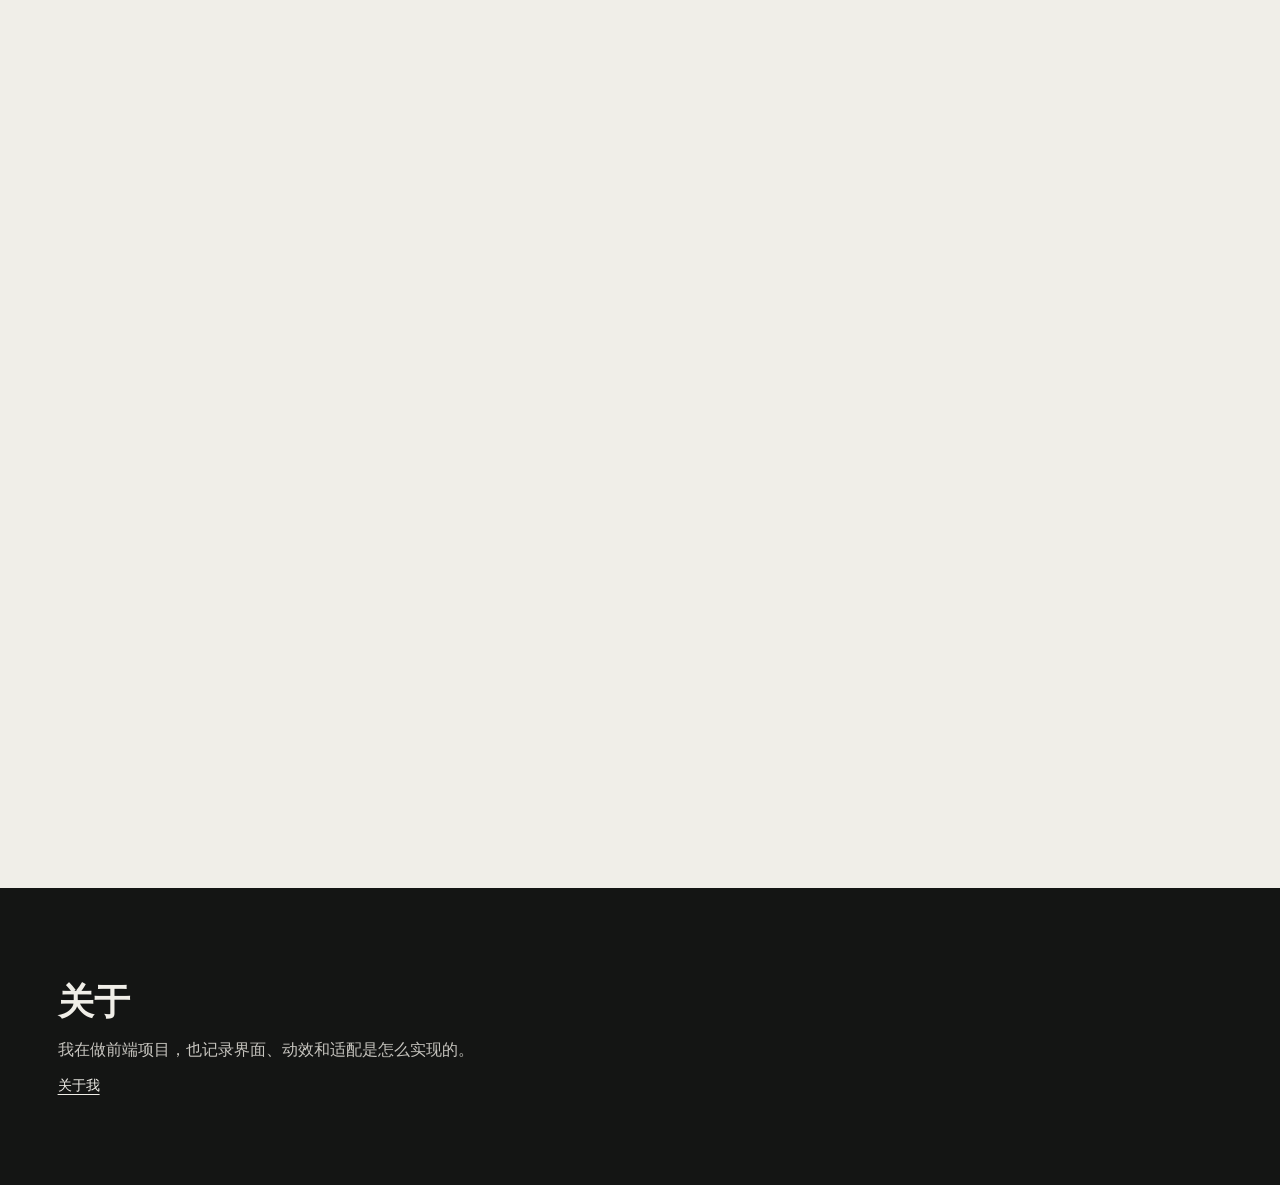
==== commit a0816e79: "refactor: fold development notes into the portfolio" ====
--- a/index.html
+++ b/index.html
@@ -3,12 +3,12 @@
 <head>
   <meta charset="utf-8">
   <meta name="viewport" content="width=device-width, initial-scale=1">
-  <title>个人博客 · 前端作品与开发笔记</title>
-  <meta name="description" content="前端开发作品与技术笔记，精选项目 Gentle Diary。">
+  <title>个人博客 · 前端作品与开发记录</title>
+  <meta name="description" content="前端作品与开发记录，精选项目 Gentle Diary。">
   <link rel="canonical" href="https://zengxhzz.github.io/personal-blog/">
   <meta property="og:type" content="website">
-  <meta property="og:title" content="个人博客 · 前端作品与开发笔记">
-  <meta property="og:description" content="前端开发作品与技术笔记，精选项目 Gentle Diary。">
+  <meta property="og:title" content="个人博客 · 前端作品与开发记录">
+  <meta property="og:description" content="前端作品与开发记录，精选项目 Gentle Diary。">
   <meta property="og:url" content="https://zengxhzz.github.io/personal-blog/">
   <link rel="stylesheet" href="assets/site.css">
 </head>
@@ -19,7 +19,6 @@
       <a class="brand" href="#home">个人博客</a>
       <nav aria-label="主导航">
         <a href="#work">作品</a>
-        <a href="#journal">文章</a>
         <a href="about.html">关于</a>
       </nav>
     </div>
@@ -35,7 +34,7 @@
         <div class="headline">
           <p class="kicker">前端开发 · 个人博客</p>
           <h1 id="home-title"><span>做过的项目，</span><span>写下的过程。</span></h1>
-          <p>我的前端作品、开发记录和技术笔记。</p>
+          <p>我的前端作品与开发记录。</p>
         </div>
         <div class="intro-actions">
           <a class="scroll-link" href="#work"><span aria-hidden="true">↓</span>浏览作品</a>
@@ -83,19 +82,6 @@
       </div>
     </section>
 
-    <section class="journal wrap" id="journal" aria-labelledby="journal-title">
-      <div class="section-line"><h2 id="journal-title">开发笔记</h2></div>
-      <dl>
-        <div>
-          <dt><a href="articles/scroll-gallery.html">用纵向滚动控制横向图集</a></dt>
-          <dd>从首页的滚动进度计算图集位置，并在手机上交给原生横滑。</dd>
-        </div>
-        <div>
-          <dt><a href="articles/diary-design.html">统一 Gentle Diary 设计稿的手机比例</a></dt>
-          <dd>把 13 台手机放进同一宽高比的外框，再核对首页和详情页的裁切。</dd>
-        </div>
-      </dl>
-    </section>
     <section class="about wrap" id="about" aria-labelledby="about-title">
       <h2 id="about-title">关于</h2>
       <p>我在做前端项目，也记录界面、动效和适配是怎么实现的。</p>
--- a/assets/site.css
+++ b/assets/site.css
@@ -102,8 +102,6 @@
 .headline h1 span { transform: translate3d(var(--line-x, 0px),0,0); }
 .headline h1 span:first-child { --line-x: var(--headline-first,0px); }
 .headline h1 span:last-child { --line-x: var(--headline-second,0px); }
-.journal dl div { transform: translate3d(0, var(--journal-y, 0px), 0); }
-.journal dl div:last-child { transform: translate3d(0, var(--journal-second-y, 0px), 0); }
 @media (max-width: 720px), (prefers-reduced-motion: reduce) {
   .work { min-height: 0; }
   .work-scene { position: static; }
@@ -111,7 +109,7 @@
   .gallery-track { transform: none; grid-auto-columns: 89%; }
   .plate { scroll-snap-align: start; }
   .gallery-nav button { min-height: 44px; }
-  .headline h1 span, .journal dl div, .journal dl div:last-child { transform: none; }
+  .headline h1 span { transform: none; }
 }
 @media (max-width: 720px) {
   .plate-image { height: clamp(190px, 50vw, 420px); }
@@ -119,19 +117,7 @@
   .plate figcaption span { display: block; margin-top: 4px; }
 }
 
-.journal { padding-block: clamp(42px, 8vw, 116px); }
-.journal .section-line { border-color: #ffffff38; }
-.journal .section-line span { color: #c7c5bf; }
-.journal h2 { font-size: clamp(30px, 5vw, 68px); line-height: 1.05; letter-spacing: -.055em; }
-.journal dl { margin: clamp(18px, 4vw, 46px) 0 0; }
-.journal dl div { display: grid; grid-template-columns: minmax(90px,.45fr) minmax(0,1fr); gap: 10px 18px; border-bottom: 1px solid #ffffff38; padding: 16px 0; }
-.journal dt { font-weight: 700; }
-.journal dt a { text-underline-offset: 4px; }
-.journal dd { margin: 0; line-height: 1.55; color: #c7c5bf; }
-@media (max-width: 480px) {
-  .journal dl div { grid-template-columns: 1fr; gap: 6px; }
-}
-.about { padding-bottom: clamp(46px, 7vw, 101px); }
+.about { padding-block: clamp(46px, 7vw, 101px); }
 .about h2 { margin: 0 0 10px; font-size: clamp(22px, 3vw, 36px); }
 .about p { max-width: 32em; margin: 0 0 12px; color: #c7c5bf; line-height: 1.65; }
 .about a { text-underline-offset: 4px; font-size: 14px; }
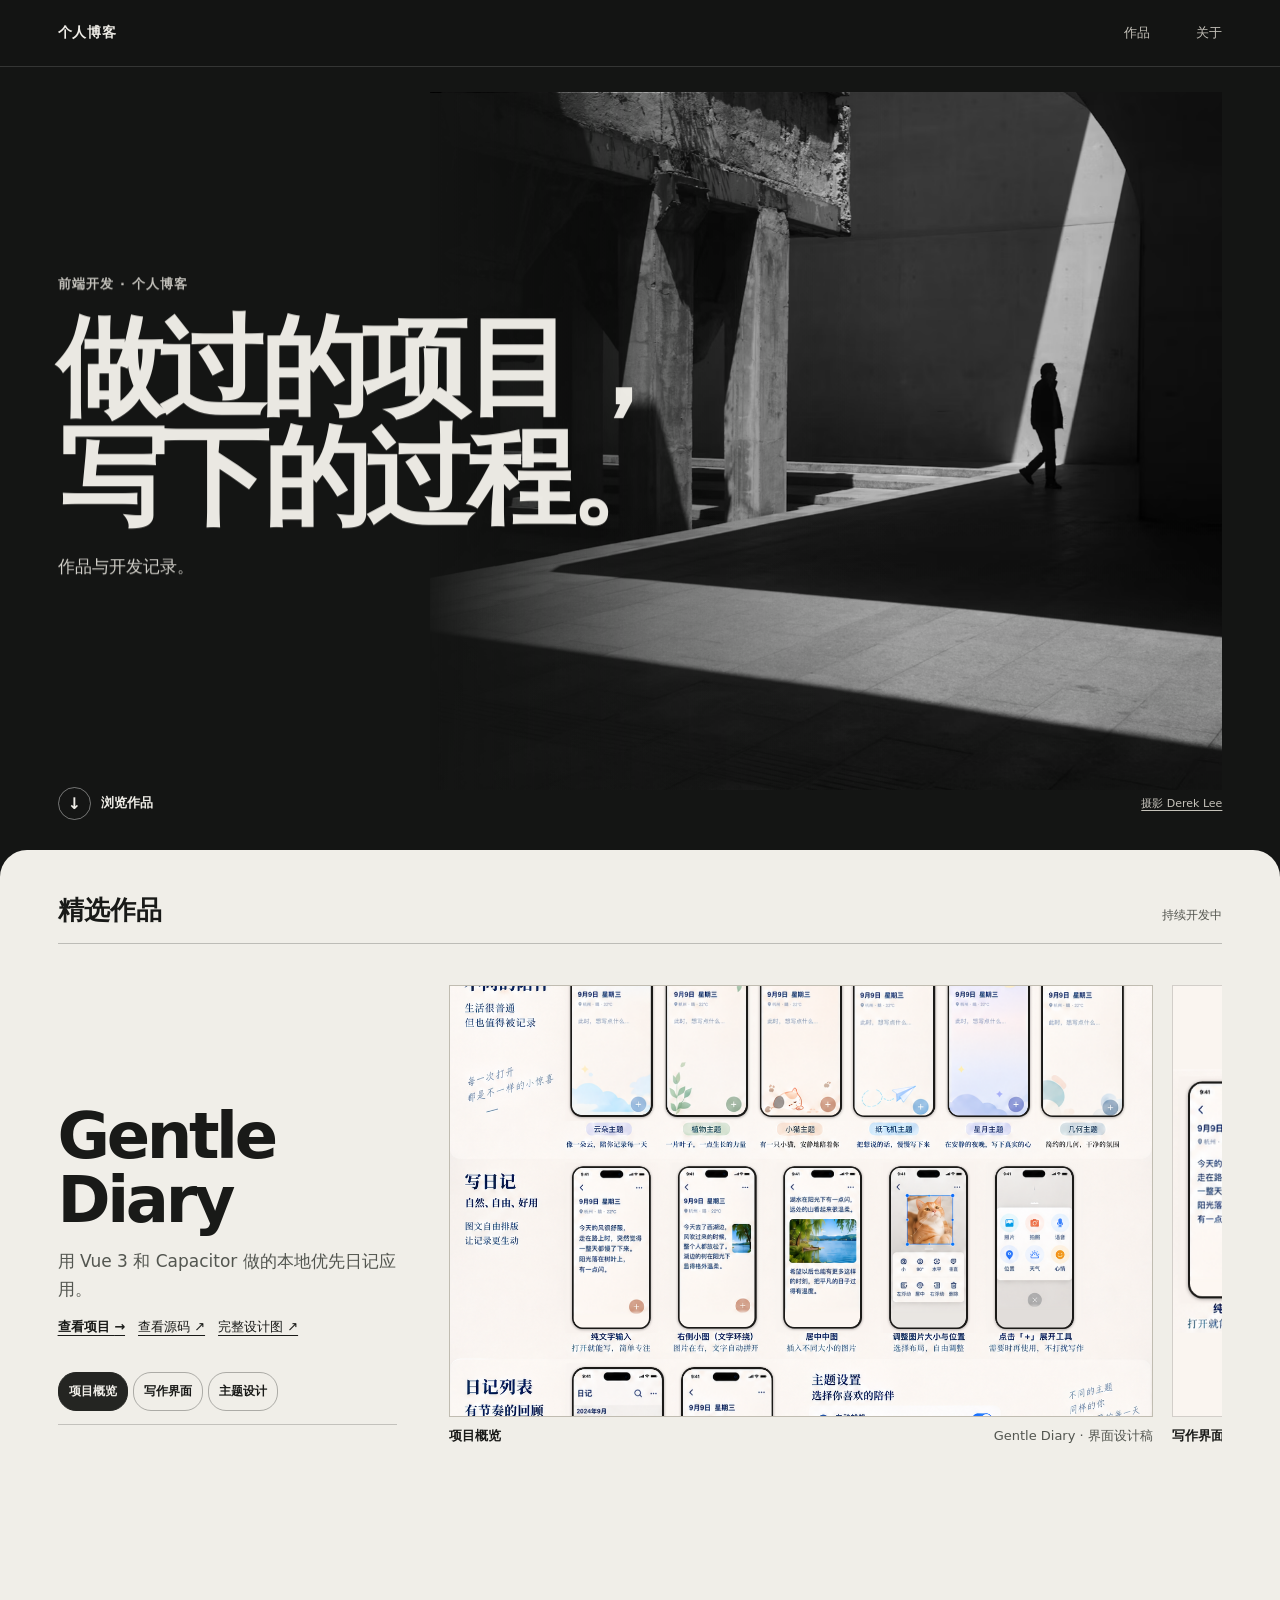
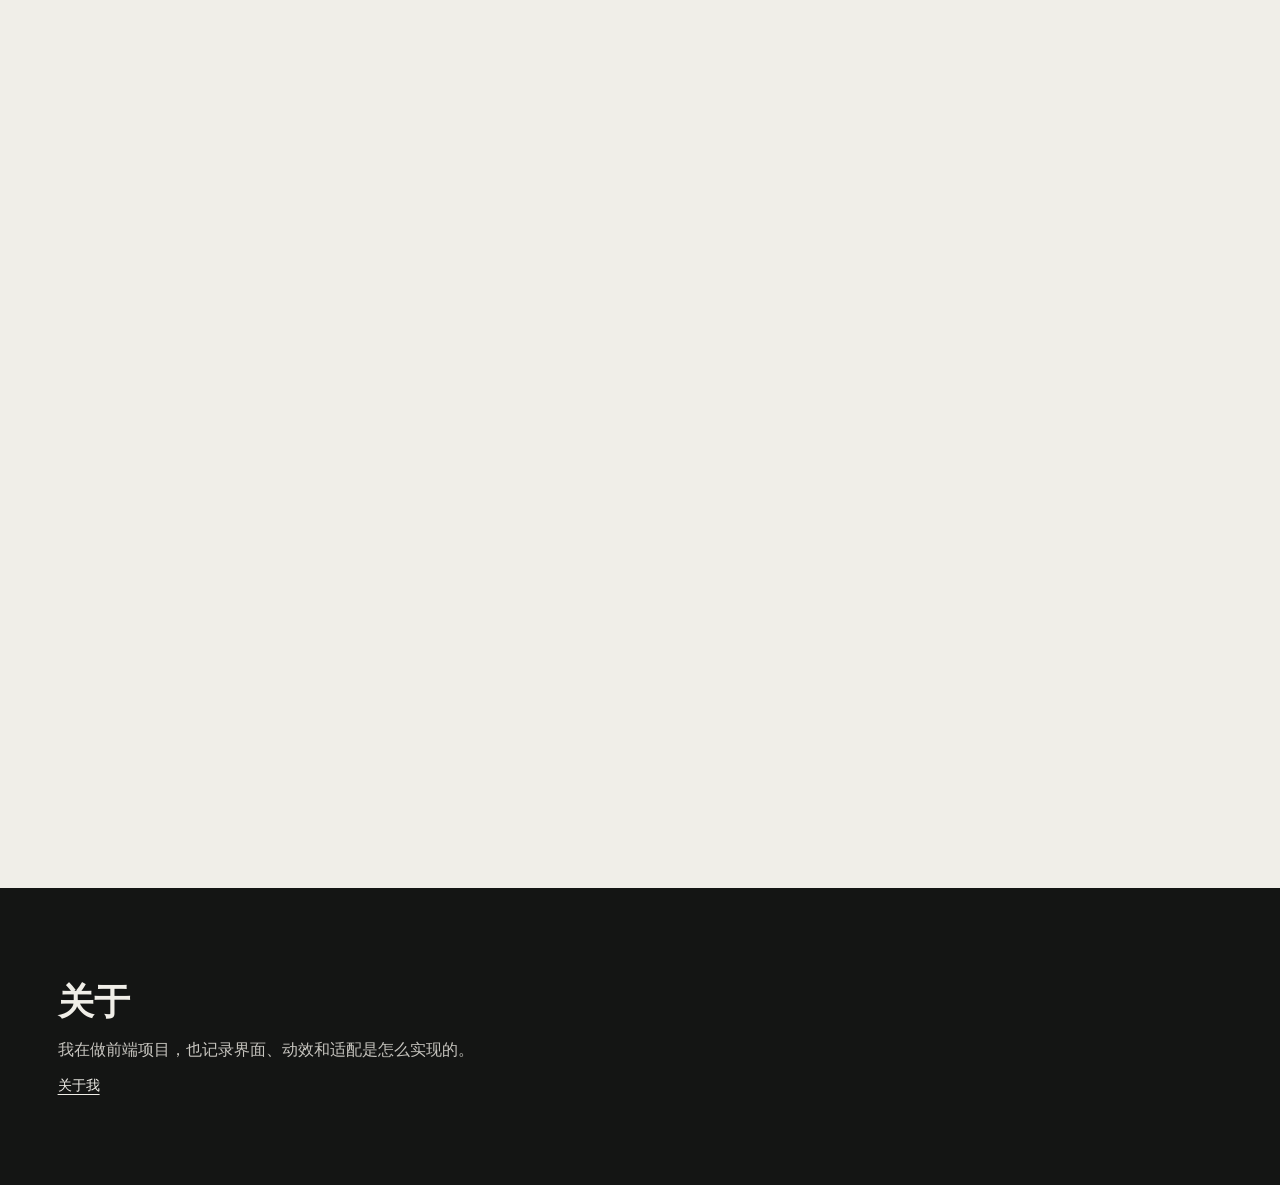
==== commit 653bcd08: "copy: shorten the homepage introduction" ====
--- a/index.html
+++ b/index.html
@@ -34,7 +34,7 @@
         <div class="headline">
           <p class="kicker">前端开发 · 个人博客</p>
           <h1 id="home-title"><span>做过的项目，</span><span>写下的过程。</span></h1>
-          <p>我的前端作品与开发记录。</p>
+          <p>作品与开发记录。</p>
         </div>
         <div class="intro-actions">
           <a class="scroll-link" href="#work"><span aria-hidden="true">↓</span>浏览作品</a>
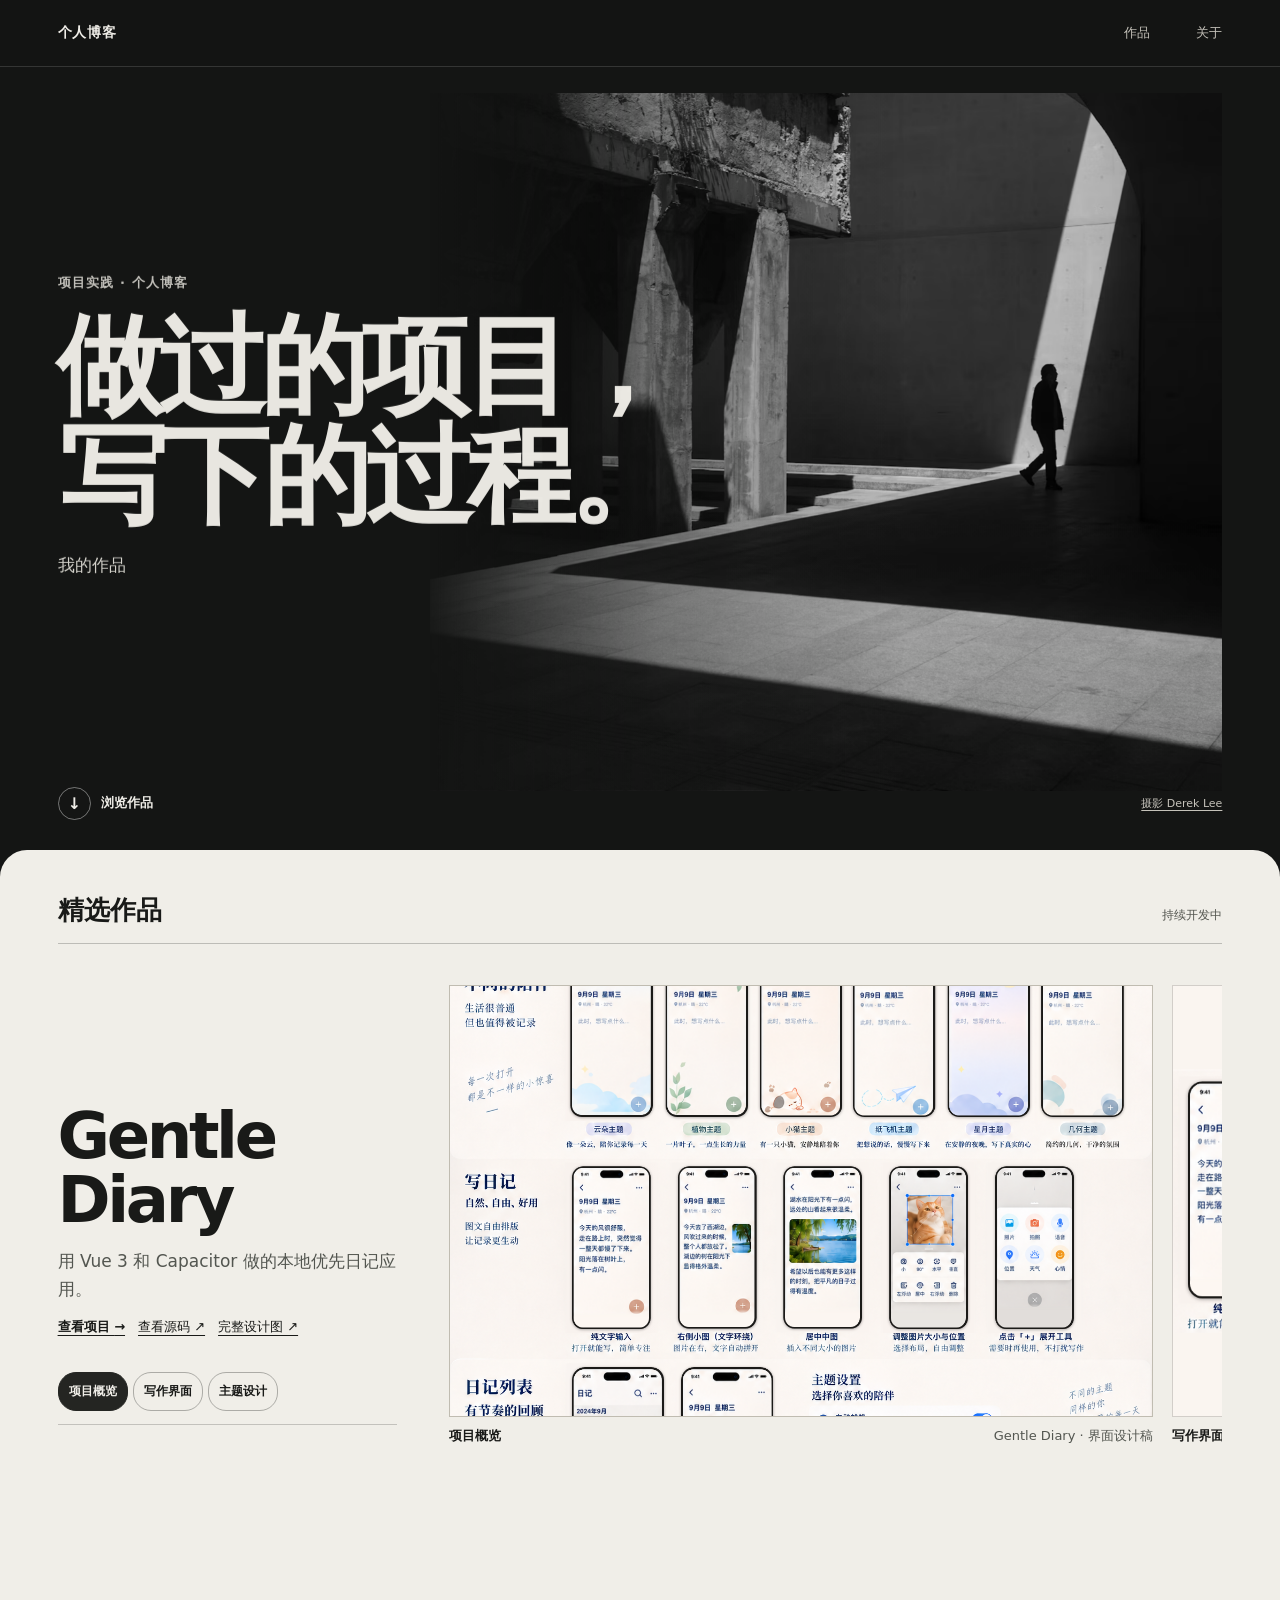
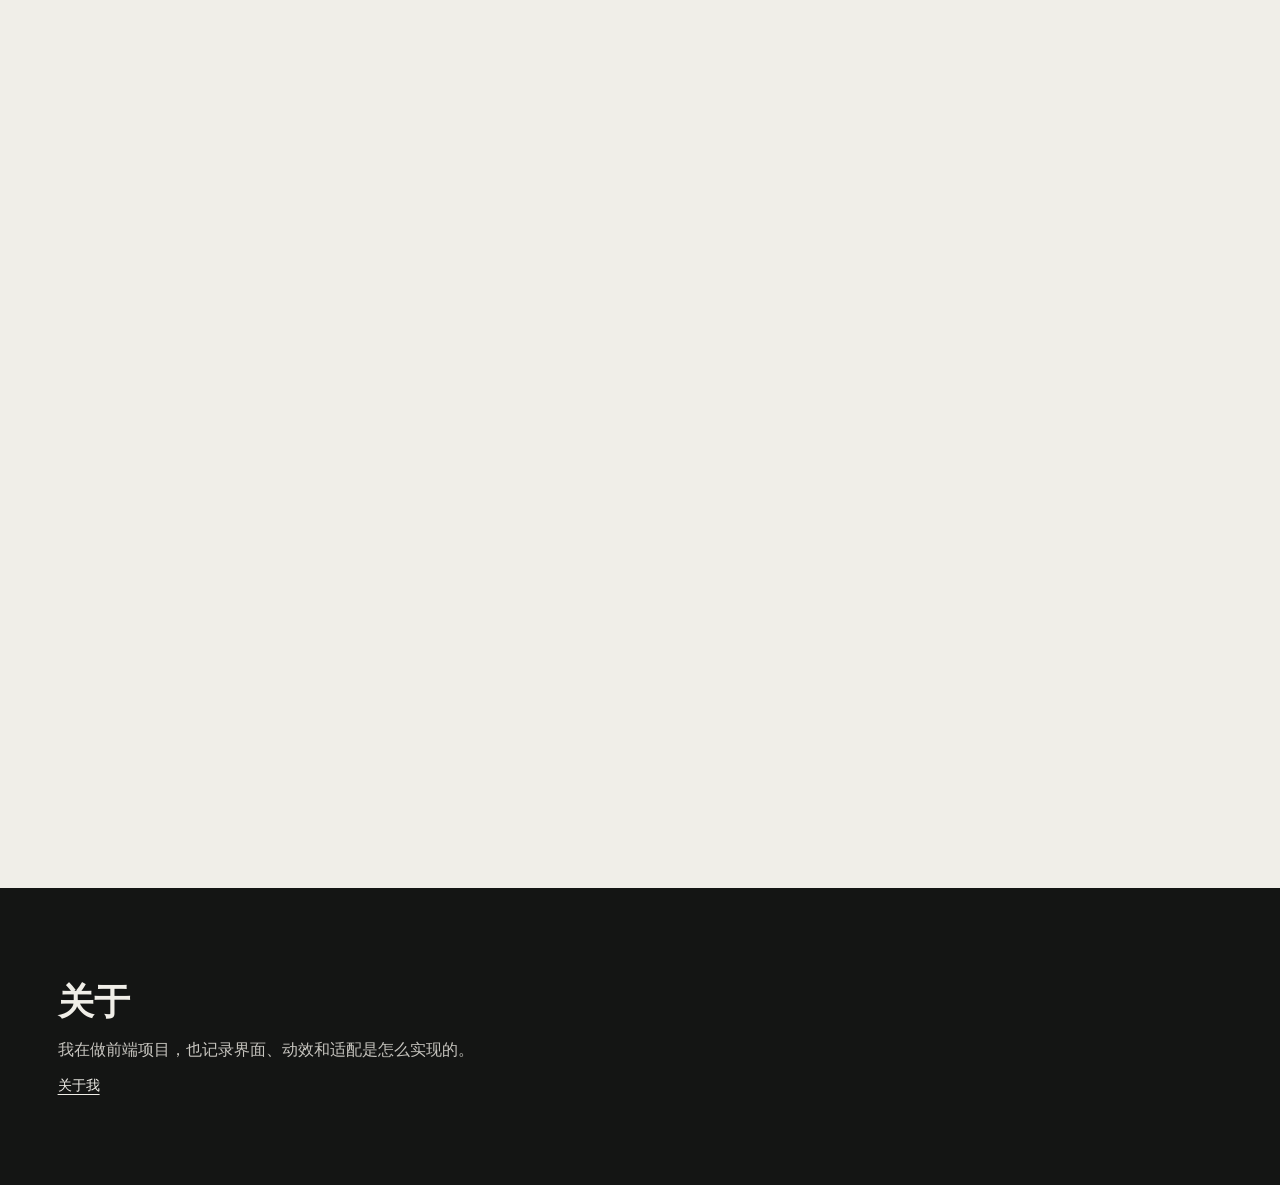
==== commit 057366b4: "copy: refine the homepage labels" ====
--- a/index.html
+++ b/index.html
@@ -32,9 +32,9 @@
           <img src="assets/gallery-cover.avif" alt="黑白摄影，一位行人穿过混凝土长廊的光影" fetchpriority="high">
         </figure>
         <div class="headline">
-          <p class="kicker">前端开发 · 个人博客</p>
+          <p class="kicker">项目实践 · 个人博客</p>
           <h1 id="home-title"><span>做过的项目，</span><span>写下的过程。</span></h1>
-          <p>作品与开发记录。</p>
+          <p>我的作品</p>
         </div>
         <div class="intro-actions">
           <a class="scroll-link" href="#work"><span aria-hidden="true">↓</span>浏览作品</a>
